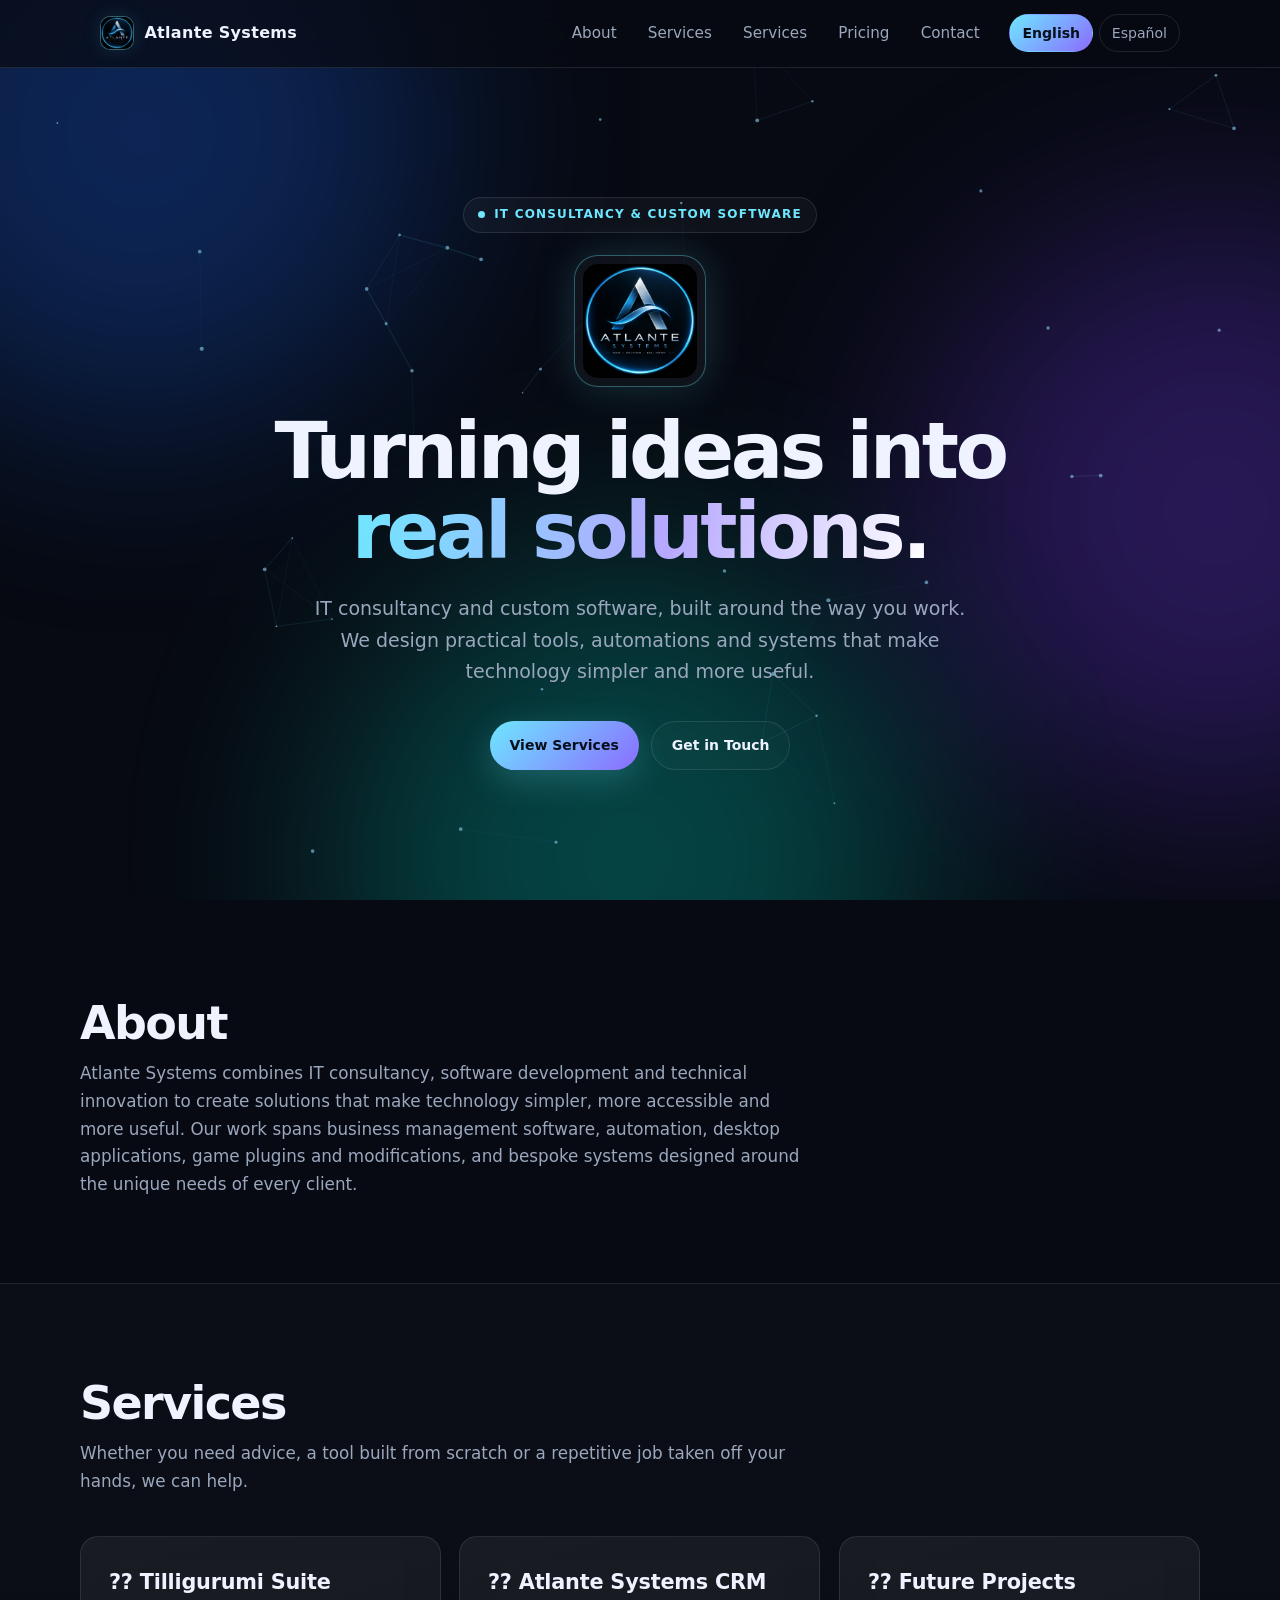
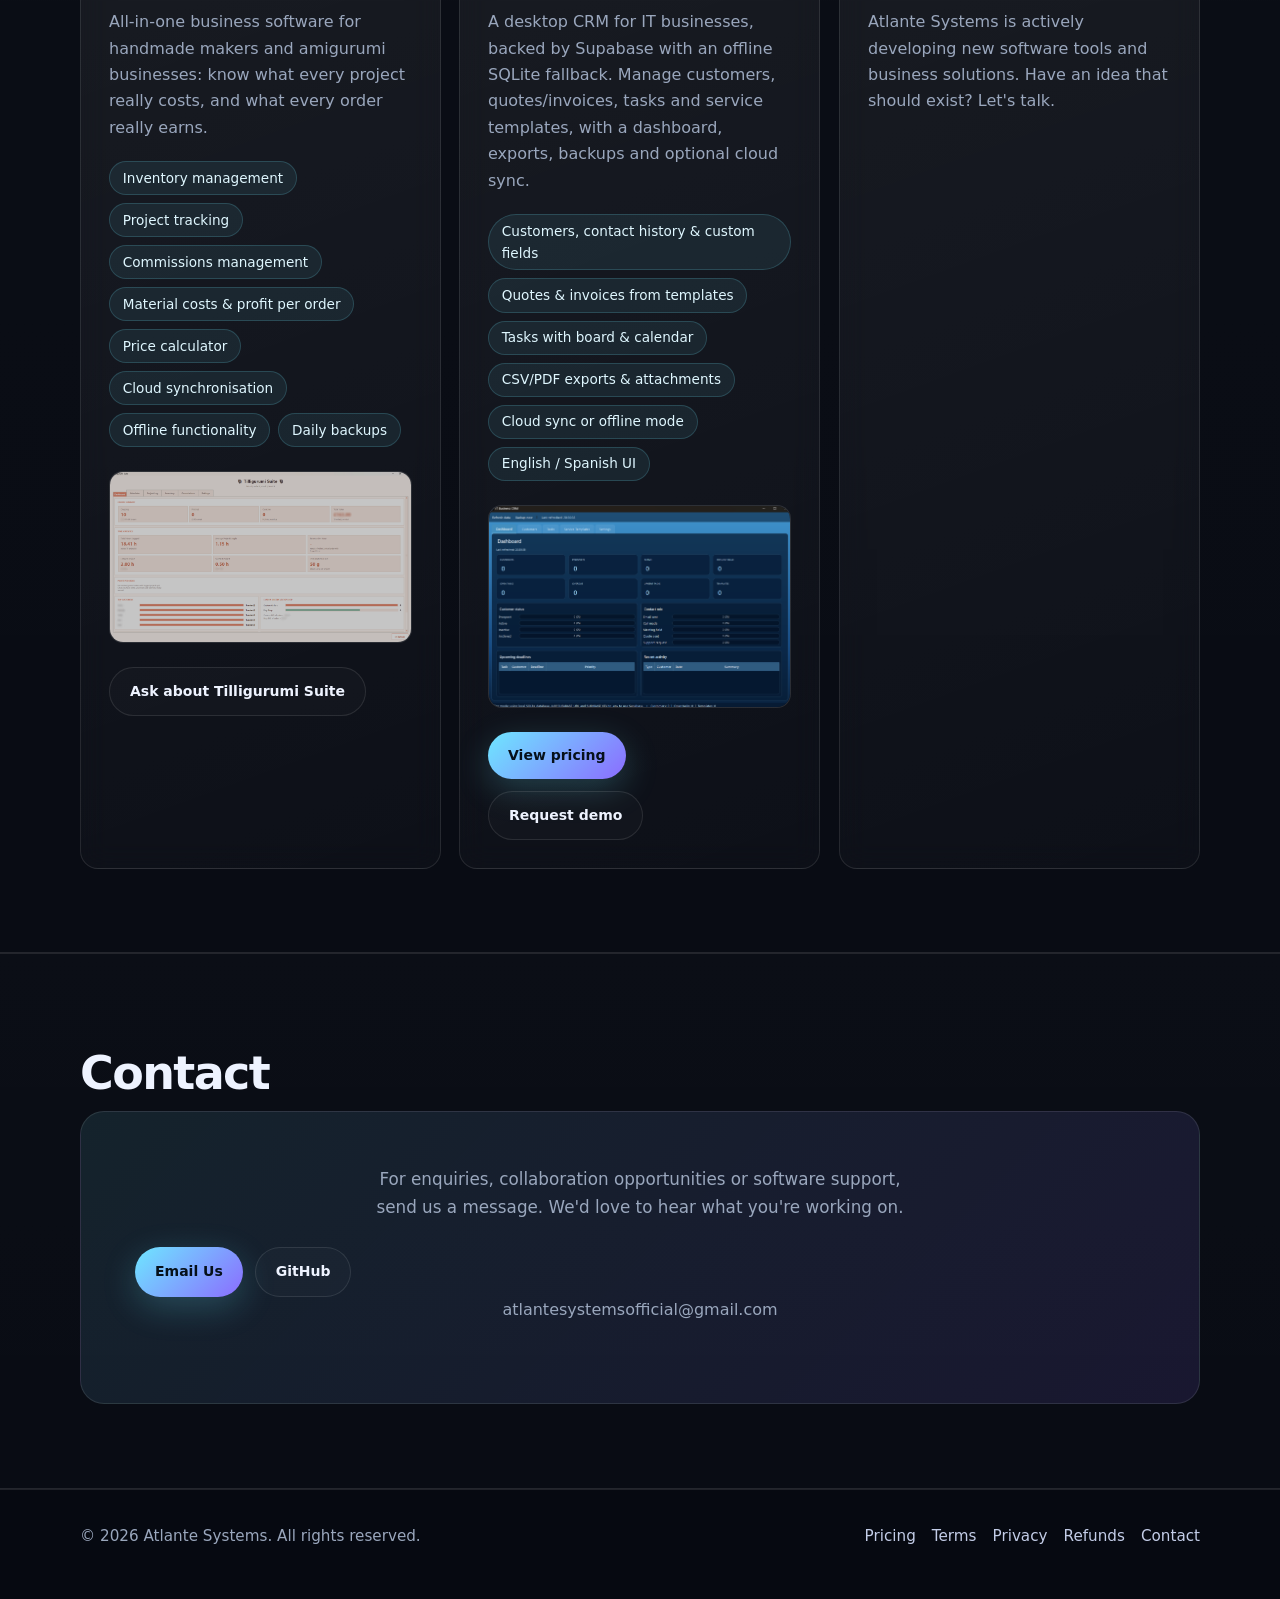
==== index.html @ a7b64d45 "Fix broken layout and restore homepage content - Make reveal animations JS-gated so content is visib" ====
<!DOCTYPE html>
<html lang="en">
<head>
<meta charset="UTF-8">
<meta name="viewport" content="width=device-width, initial-scale=1">

<title>Atlante Systems | IT Consultancy &amp; Custom Software</title>
<meta name="description" content="Atlante Systems is an IT consultancy and software studio. We build business software, automation, desktop apps, game plugins and bespoke systems around the way you work.">
<meta name="theme-color" content="#0b1020">
<meta name="color-scheme" content="dark">

<link rel="icon" href="favicon.svg" type="image/svg+xml">
<link rel="alternate" hreflang="en" href="index.html">
<link rel="alternate" hreflang="es" href="index-es.html">
<link rel="alternate" hreflang="x-default" href="index.html">

<!-- Link previews (WhatsApp, LinkedIn, Discord...).
     Once the site is online, change og:image to the full address, e.g. https://your-site.com/og-image.png -->
<meta property="og:type" content="website">
<meta property="og:site_name" content="Atlante Systems">
<meta property="og:title" content="Atlante Systems | IT Consultancy &amp; Custom Software">
<meta property="og:description" content="Business software, automation, desktop apps, game plugins and bespoke systems built around the way you work.">
<meta property="og:image" content="og-image.png">
<meta property="og:locale" content="en_GB">
<meta property="og:locale:alternate" content="es_ES">
<meta name="twitter:card" content="summary_large_image">

<script type="application/ld+json">
{
  "@context": "https://schema.org",
  "@type": "Organization",
  "name": "Atlante Systems",
  "description": "IT consultancy and software development: business management software, automation, desktop applications, game plugins and bespoke systems.",
  "sameAs": ["https://github.com/Atlante-Systems"]
}
</script>

<link rel="stylesheet" href="styles.css">
<link rel="stylesheet" href="projects-carousel.css">
</head>

<body>

<a class="skip-link" href="#main">Skip to content</a>
<div class="orbs" aria-hidden="true"><div class="orb one"></div><div class="orb two"></div><div class="orb three"></div></div>
<canvas id="network" aria-hidden="true"></canvas>

<header class="site-header">
  <nav class="nav" aria-label="Main menu">
    <a class="brand" href="#top">
      <img src="logo.png" alt="" width="34" height="34">
      <span>Atlante Systems</span>
    </a>

    <ul class="nav-links">
      <li><a href="#about">About</a></li>
      <li><a href="#services">Services</a></li>
      <li><a href="#services">Services</a></li>
      <li><a href="pricing.html">Pricing</a></li>
      <li><a href="#contact">Contact</a></li>
    </ul>

    <div class="lang-switch" role="group" aria-label="Language">
      <a href="index.html" hreflang="en" lang="en" aria-current="page">English</a>
      <a href="index-es.html" hreflang="es" lang="es">Español</a>
    </div>
  </nav>
</header>

<main id="main">

  <section class="hero hero-center reveal" id="top">
    <div class="eyebrow"><span class="pulse"></span> IT consultancy &amp; custom software</div>
    <img class="hero-logo" src="logo.png" alt="Atlante Systems logo" width="150" height="150" fetchpriority="high">
    <h1>Turning ideas into <span class="grad">real solutions.</span></h1>
    <p class="lead">IT consultancy and custom software, built around the way you work. We design practical tools, automations and systems that make technology simpler and more useful.</p>
    <div class="hero-buttons">
      <a href="#services" class="btn btn-primary">View Services</a>
      <a href="#contact" class="btn btn-secondary">Get in Touch</a>
    </div>
  </section>

  <section class="section reveal" id="about">
    <div class="container">
      <h2>About</h2>
      <p class="about-text">
        Atlante Systems combines IT consultancy, software development and technical innovation
        to create solutions that make technology simpler, more accessible and more useful.
        Our work spans business management software, automation, desktop applications,
        game plugins and modifications, and bespoke systems designed around the unique
        needs of every client.
      </p>
    </div>
  </section>

  <section class="section section--alt reveal" id="services">
    <div class="container">
      <h2>Services</h2>
      <p class="section-intro">
        Whether you need advice, a tool built from scratch or a repetitive job taken off your hands,
        we can help.
      </p>

      <div class="cards">
                        <article class="card tilt">
          <h3>?? Tilligurumi Suite</h3>
          <p>
            All-in-one business software for handmade makers and amigurumi businesses:
            know what every project really costs, and what every order really earns.
          </p>

          <ul class="chips">
            <li>Inventory management</li>
            <li>Project tracking</li>
            <li>Commissions management</li>
            <li>Material costs &amp; profit per order</li>
            <li>Price calculator</li>
            <li>Cloud synchronisation</li>
            <li>Offline functionality</li>
            <li>Daily backups</li>
          </ul>

          <figure class="shot">
            <img src="tilligurumi-dashboard.png" alt="Tilligurumi Suite dashboard showing orders, stock warnings and profit per order" width="1200" height="800" loading="lazy">
          </figure>

          <div class="card-actions">
            <a class="btn btn-secondary" href="https://mail.google.com/mail/?view=cm&fs=1&to=atlantesystemsofficial@gmail.com&su=Tilligurumi%20Suite%20Enquiry">Ask about Tilligurumi Suite</a>
          </div>
        </article>

<article class="card tilt">
          <h3>?? Atlante Systems CRM</h3>
          <p>
            A desktop CRM for IT businesses, backed by Supabase with an offline SQLite fallback.
            Manage customers, quotes/invoices, tasks and service templates, with a dashboard,
            exports, backups and optional cloud sync.
          </p>

          <ul class="chips">
            <li>Customers, contact history &amp; custom fields</li>
            <li>Quotes &amp; invoices from templates</li>
            <li>Tasks with board &amp; calendar</li>
            <li>CSV/PDF exports &amp; attachments</li>
            <li>Cloud sync or offline mode</li>
            <li>English / Spanish UI</li>
          </ul>

          <figure class="shot">
            <img src="atlante.png" alt="Atlante Systems CRM dashboard showing customers, recent activity and upcoming deadlines" width="1200" height="800" loading="lazy">
          </figure>

          <div class="card-actions">
            <a class="btn btn-primary" href="pricing.html">View pricing</a>
            <a class="btn btn-secondary" href="https://mail.google.com/mail/?view=cm&fs=1&to=atlantesystemsofficial@gmail.com&su=Atlante%20Systems%20CRM%20Demo%20Request">Request demo</a>
          </div>
        </article>

        <article class="card tilt">
          <h3>?? Future Projects</h3>
          <p>
            Atlante Systems is actively developing new software tools and business solutions.
            Have an idea that should exist? Let's talk.
          </p>
        </article>
      </div>
    </div>
  </section>

  <section class="section section--alt reveal" id="contact">
    <div class="container">
      <h2>Contact</h2>
      <div class="contact-card cta">
        <p class="about-text">
          For enquiries, collaboration opportunities or software support, send us a message.
          We'd love to hear what you're working on.
        </p>

        <div class="contact-actions">
          <a class="btn btn-primary" href="https://mail.google.com/mail/?view=cm&fs=1&to=atlantesystemsofficial@gmail.com">Email Us</a>
          <a class="btn btn-secondary" href="https://github.com/Atlante-Systems">GitHub</a>
        </div>

        <p class="contact-email">atlantesystemsofficial@gmail.com</p>
      </div>
    </div>
  </section>

</main>

<footer class="site-footer">
  <div class="container footer-grid">
    <p>© 2026 Atlante Systems. All rights reserved.</p>
    <nav aria-label="Legal" class="footer-links">
      <a href="pricing.html">Pricing</a>
      <a href="terms.html">Terms</a>
      <a href="privacy.html">Privacy</a>
      <a href="refund.html">Refunds</a>
      <a href="#contact">Contact</a>
    </nav>
  </div>
</footer>

<script src="site.js" defer></script>
</body>
</html>
---- styles.css ----
/* Atlante Systems - shared styles */
:root {
  --bg: #070a12;
  --bg-soft: #0d1322;
  --surface: rgba(255,255,255,.045);
  --surface-strong: rgba(255,255,255,.07);
  --line: rgba(255,255,255,.10);
  --line-strong: rgba(110,231,255,.38);
  --text: #eef3ff;
  --text-soft: #c3cde8;
  --muted: #9aa7bd;
  --cyan: #6ee7ff;
  --violet: #8b6cff;
  --accent: #6ee7ff;
  --accent-strong: #b7a8ff;
  --subtitle: #9fdcff;
  --bg-accent: #0b1020;
  --radius: 18px;
  --maxw: 1120px;
}

*,*::before,*::after{box-sizing:border-box}
html{scroll-behavior:smooth;scroll-padding-top:5.5rem;-webkit-text-size-adjust:100%}
body{margin:0;min-height:100vh;background:var(--bg);color:var(--text);font-family:Inter,"Segoe UI",system-ui,-apple-system,sans-serif;line-height:1.65;overflow-x:hidden}
img{display:block;max-width:100%;height:auto}
h1,h2,h3,h4,p,ul,figure{margin:0}
ul{padding:0;list-style:none}
a{color:var(--cyan);text-underline-offset:3px}
a:hover{color:#fff}
:focus-visible{outline:3px solid var(--cyan);outline-offset:3px;border-radius:6px}

.skip-link{position:absolute;top:-4rem;left:1rem;z-index:200;padding:.6rem 1rem;border-radius:8px;background:linear-gradient(135deg,var(--cyan),var(--violet));color:#06101a;font-weight:700;text-decoration:none}
.skip-link:focus{top:1rem;color:#06101a}

/* background */
#network{position:fixed;inset:0;z-index:0;width:100%;height:100%;pointer-events:none}
.orbs{position:fixed;inset:0;z-index:-1;overflow:hidden;pointer-events:none}
.orb{position:absolute;width:46vw;height:46vw;min-width:380px;min-height:380px;border-radius:50%;filter:blur(110px);opacity:.28;animation:drift 18s ease-in-out infinite alternate}
.orb.one{background:#1d6bff;top:-18%;left:-12%}
.orb.two{background:#7b3cff;top:24%;right:-18%;animation-delay:-6s}
.orb.three{background:#00d5c0;bottom:-28%;left:26%;animation-delay:-12s}
@keyframes drift{from{transform:translate3d(0,0,0) scale(1)}to{transform:translate3d(6%,8%,0) scale(1.18)}}

/* layout */
.wrap,.container{width:min(var(--maxw),92%);margin-inline:auto;position:relative;z-index:1}
main, .site-footer, .site-header {position:relative;z-index:1}

/* header/nav */
.site-header{position:sticky;top:0;z-index:100;background:rgba(7,10,18,.72);-webkit-backdrop-filter:blur(14px);backdrop-filter:blur(14px);border-bottom:1px solid var(--line)}
.nav{display:flex;flex-wrap:wrap;align-items:center;gap:.75rem 1rem;max-width:var(--maxw);margin:0 auto;padding:.8rem 1.25rem}
.brand{display:flex;align-items:center;gap:.65rem;color:var(--text);font-weight:700;letter-spacing:.02em;text-decoration:none}
.brand:hover{color:var(--text)}
.brand img{width:34px;height:34px;border:1px solid rgba(110,231,255,.35);border-radius:10px;background:rgba(255,255,255,.04);object-fit:cover;box-shadow:0 0 20px rgba(110,231,255,.12)}
.nav-links{display:flex;flex-wrap:wrap;gap:.25rem;margin-left:auto}
.nav-links a{display:block;padding:.5rem .85rem;border-radius:8px;color:var(--muted);font-size:.95rem;text-decoration:none}
.nav-links a:hover{background:rgba(255,255,255,.06);color:#fff}
.lang-switch{display:flex;gap:.35rem}
.lang-switch a{padding:.4rem .75rem;border:1px solid var(--line);border-radius:999px;color:var(--muted);font-size:.88rem;text-decoration:none;transition:all .2s}
.lang-switch a:hover{background:rgba(255,255,255,.08);color:#fff;border-color:rgba(110,231,255,.35)}
.lang-switch a[aria-current="page"]{background:linear-gradient(135deg,var(--cyan),var(--violet));border-color:transparent;color:#06101a;font-weight:700}
@media (max-width:760px){html{scroll-padding-top:7rem}.nav-links{order:3;width:100%;margin-left:0;justify-content:center}.lang-switch{margin-left:auto}}

/* hero */
.hero{padding:92px 0 96px;min-height:calc(100vh - 4rem);min-height:calc(100svh - 4rem);display:flex;flex-direction:column;justify-content:center;align-items:flex-start;max-width:900px;margin:0 auto;width:min(var(--maxw),92%)}
.hero-center{align-items:center;text-align:center}
.hero-logo{width:clamp(96px,18vw,132px);aspect-ratio:1;margin-bottom:1.5rem;border:1px solid rgba(110,231,255,.35);border-radius:24px;background:rgba(255,255,255,.04);box-shadow:0 0 40px rgba(110,231,255,.18);object-fit:cover;padding:8px}
.eyebrow,.kicker{display:inline-flex;align-items:center;gap:9px;padding:7px 14px;margin-bottom:22px;border:1px solid var(--line);border-radius:999px;background:rgba(255,255,255,.035);color:var(--cyan);font-size:12px;font-weight:600;letter-spacing:.10em;text-transform:uppercase}
.pulse{width:7px;height:7px;border-radius:50%;background:var(--cyan);box-shadow:0 0 0 0 rgba(110,231,255,.7);animation:pulse 2.2s infinite}
@keyframes pulse{70%{box-shadow:0 0 0 12px rgba(110,231,255,0)}100%{box-shadow:0 0 0 0 rgba(110,231,255,0)}}
h1{margin:0 0 22px;font-size:clamp(42px,6.4vw,78px);line-height:1.03;letter-spacing:-.045em;font-weight:750}
h1 .grad,.grad{background:linear-gradient(100deg,var(--cyan),#b7a8ff 55%,#fff);-webkit-background-clip:text;background-clip:text;color:transparent}
.subtitle{margin-bottom:1rem;color:var(--subtitle);font-size:clamp(1.05rem,3.2vw,1.35rem)}
.lede,.lead{max-width:680px;color:var(--muted);font-size:clamp(16px,2vw,19px);margin:0 0 34px}
.hero-center .lede,.hero-center .lead{margin-left:auto;margin-right:auto}
.hero-actions,.hero-buttons,.contact-actions,.card-actions{display:flex;flex-wrap:wrap;gap:12px}
.hero-center .hero-actions,.hero-center .hero-buttons{justify-content:center}
.stats{display:flex;flex-wrap:wrap;gap:42px;margin-top:58px}
.hero-center .stats{justify-content:center}
.stat .num{font-size:30px;font-weight:750;letter-spacing:-.03em}
.stat .label{color:var(--muted);font-size:13px}

/* buttons */
.btn{display:inline-flex;align-items:center;justify-content:center;min-height:46px;padding:12px 20px;border-radius:999px;border:1px solid var(--line);background:var(--surface);color:var(--text);font-size:14px;font-weight:600;text-decoration:none;cursor:pointer;transition:transform .25s ease,border-color .25s ease,background .25s ease,box-shadow .25s ease,color .25s ease}
.btn:hover{transform:translateY(-2px);border-color:rgba(110,231,255,.55);box-shadow:0 10px 30px rgba(0,0,0,.35);color:#fff}
.btn-primary,.btn.primary{border:0;background:linear-gradient(135deg,var(--cyan),var(--violet));color:#06101a;box-shadow:0 10px 34px rgba(110,231,255,.22)}
.btn-primary:hover,.btn.primary:hover{color:#06101a;border-color:transparent;filter:saturate(1.05)}
.btn-secondary,.btn.secondary{background:rgba(255,255,255,.02);color:var(--text)}

/* sections */
.section,.block{padding:84px 0}
.section--alt{background:linear-gradient(180deg,rgba(255,255,255,.02),rgba(255,255,255,.01));border-block:1px solid var(--line)}
.section-head{max-width:680px;margin-bottom:40px}
.section-head.center{text-align:center;margin-left:auto;margin-right:auto}
h2{margin:10px 0 12px;font-size:clamp(30px,4vw,46px);letter-spacing:-.035em;line-height:1.1}
.section-head p,.section-intro,.about-text{color:var(--muted);margin:0;max-width:46rem;font-size:1.05rem}
.section-intro{margin-bottom:2.5rem}
.about-grid{display:grid;grid-template-columns:1.2fr .8fr;gap:28px;align-items:start}
.about-panel{padding:28px;border:1px solid var(--line);border-radius:var(--radius);background:linear-gradient(160deg,rgba(255,255,255,.06),rgba(255,255,255,.018))}
.about-panel ul{display:grid;gap:12px;color:var(--muted)}
.about-panel li{padding-left:18px;position:relative}
.about-panel li::before{content:"";position:absolute;left:0;top:.7em;width:8px;height:8px;border-radius:50%;background:linear-gradient(135deg,var(--cyan),var(--violet))}
@media (max-width:860px){.about-grid{grid-template-columns:1fr}}

/* cards */
.cards,.grid,.projects,.pricing-grid{display:grid;grid-template-columns:repeat(auto-fit,minmax(250px,1fr));gap:18px}
.projects{grid-template-columns:repeat(auto-fit,minmax(320px,1fr))}
.card,.pricing-card{position:relative;padding:28px;border:1px solid var(--line);border-radius:var(--radius);background:linear-gradient(160deg,rgba(255,255,255,.06),rgba(255,255,255,.018));backdrop-filter:blur(14px);overflow:hidden;transition:transform .18s ease,border-color .25s ease,box-shadow .25s ease}
.card::before,.pricing-card::before{content:"";position:absolute;inset:0;background:radial-gradient(320px circle at var(--mx,50%) var(--my,50%),rgba(110,231,255,.16),transparent 60%);opacity:0;transition:opacity .3s ease;pointer-events:none}
.card:hover,.card:focus-within,.pricing-card:hover,.pricing-card:focus-within{border-color:rgba(110,231,255,.38);box-shadow:0 24px 60px rgba(0,0,0,.42)}
.card:hover::before,.pricing-card:hover::before{opacity:1}
.tilt{transform:perspective(900px) rotateX(var(--rx,0deg)) rotateY(var(--ry,0deg))}
.icon,.card-icon{width:44px;height:44px;display:grid;place-items:center;border-radius:12px;margin-bottom:18px;background:rgba(110,231,255,.10);border:1px solid rgba(110,231,255,.22);color:var(--cyan);font-size:20px;line-height:1}
.card h3,.pricing-card h3{margin:0 0 10px;font-size:1.3rem;letter-spacing:-.01em;color:var(--text)}
.card p,.pricing-card p,.prose p,.prose li{color:var(--muted)}
.card-actions{margin-top:1.5rem}
.chips{display:flex;flex-wrap:wrap;gap:.5rem;margin-top:1.25rem}
.chips li{padding:.3rem .8rem;background:rgba(110,231,255,.08);border:1px solid rgba(110,231,255,.18);border-radius:999px;color:#dff7ff;font-size:.85rem}
.shot{margin-top:1.5rem;overflow:hidden;border:1px solid var(--line);border-radius:14px;background:rgba(255,255,255,.02)}
.shot img{width:100%;height:auto}

/* timeline / process */
.timeline{display:grid;grid-template-columns:repeat(auto-fit,minmax(210px,1fr));gap:20px;counter-reset:step}
.step{position:relative;padding-top:30px;border-top:1px solid var(--line)}
.step::before{counter-increment:step;content:"0" counter(step);position:absolute;top:-14px;left:0;background:var(--bg);padding-right:12px;color:var(--cyan);font-size:13px;font-weight:700;letter-spacing:.08em}
.step h4{margin:0 0 6px;font-size:16px}
.step p{margin:0;color:var(--muted);font-size:14px}

/* contact / CTA */
.cta,.contact-card{position:relative;padding:40px;border-radius:24px;border:1px solid var(--line);background:linear-gradient(135deg,rgba(110,231,255,.10),rgba(139,108,255,.12));overflow:hidden}
.cta{text-align:center;padding:54px}
.cta p{color:var(--muted);margin:0 auto 26px;max-width:560px}
.contact-email{margin-top:1rem;color:var(--muted)}
.contact-actions{margin-top:1.5rem}

/* footer */
.site-footer{padding:34px 0 50px;color:var(--muted);font-size:.95rem;border-top:1px solid var(--line);background:rgba(7,10,18,.35)}
.site-footer a{color:var(--text-soft);text-decoration:none}
.site-footer a:hover{color:#fff}
.footer-grid{display:flex;flex-wrap:wrap;gap:.75rem 1.5rem;align-items:center;justify-content:space-between;width:min(var(--maxw),92%);margin:0 auto}
.footer-links{display:flex;flex-wrap:wrap;gap:.5rem 1rem}

/* simple pages / pricing / legal */
.page-hero{padding:84px 0 2rem;min-height:auto}
.narrow{max-width:860px}
.prose h2{font-size:1.35rem;margin:1.75rem 0 .5rem}
.prose p,.prose li{color:var(--muted)}
.prose ul{list-style:disc;padding-left:1.25rem;margin:.5rem 0 1rem}
.prose a{color:var(--cyan)}
.pricing-card .price{margin:.5rem 0 .25rem}
.price-amount{font-size:2.2rem;font-weight:800;color:var(--text)}
.price-period{color:var(--muted);font-size:1rem}
.muted{color:var(--muted)}
.small{font-size:.9rem;margin-top:.75rem}
.check-list{list-style:none;padding:0;margin:1.25rem 0;display:grid;gap:.55rem}
.check-list li{position:relative;padding-left:1.5rem;color:var(--muted)}
.check-list li::before{content:"?";position:absolute;left:0;color:var(--cyan);font-weight:700}
.prose a.btn-primary,.prose a.btn-primary:visited{color:#06101a}
.prose a.btn-primary:hover,.prose a.btn-primary:focus-visible{color:#06101a}
.prose a.btn-secondary,.prose a.btn-secondary:visited{color:var(--text)}
.prose a.btn-secondary:hover,.prose a.btn-secondary:focus-visible{color:#fff}

/* reveal - hidden only when JS is active */
.js .reveal{opacity:0;transform:translateY(26px);transition:opacity .8s ease,transform .8s cubic-bezier(.2,.8,.2,1)}
.js .reveal.visible{opacity:1;transform:none}

@media (prefers-reduced-motion: reduce){
  html{scroll-behavior:auto}
  *,*::before,*::after{animation:none !important;transition:none !important}
  .reveal{opacity:1;transform:none}
  .orb{display:none}
}
@media (max-width:720px){
  .hero{padding-top:64px;min-height:auto}
  .stats{gap:26px}
  .cta,.contact-card{padding:34px 22px}
}
---- projects-carousel.css ----
/* Projects carousel.
   Load this AFTER styles.css (add a <link> below the existing stylesheet).

   Scoped to .projects so the Services cards are unaffected. */

.projects {
  display: flex;
  align-items: stretch;
  gap: 20px;
  overflow-x: auto;
  overflow-y: hidden;
  scroll-snap-type: x mandatory;
  scroll-padding-inline: 4px;
  overscroll-behavior-inline: contain;
  padding: 4px 4px 16px;
  scrollbar-width: thin;
  scrollbar-color: rgba(120, 180, 230, 0.55) rgba(255, 255, 255, 0.04);
}

.projects > .card {
  flex: 0 0 380px;
  max-width: 380px;
  display: flex;
  flex-direction: column;
  scroll-snap-align: start;
  scroll-snap-stop: always;
}

@media (max-width: 600px) {
  .projects > .card {
    flex-basis: min(380px, 86vw);
    max-width: min(380px, 86vw);
  }
}

/* Fixed-size screenshots inside the project cards. */
.projects .shot {
  margin: 16px 0 0;
}

.projects .shot img {
  display: block;
  width: 100%;
  height: 220px;
  object-fit: cover;
  object-position: top center;
  border-radius: 8px;
}

/* Keep action buttons aligned at the bottom of each card. */
.projects .card-actions {
  margin-top: auto;
  padding-top: 16px;
}

/* Subtle horizontal scrollbar. */
.projects::-webkit-scrollbar {
  height: 10px;
}

.projects::-webkit-scrollbar-track {
  background: rgba(255, 255, 255, 0.04);
  border-radius: 8px;
}

.projects::-webkit-scrollbar-thumb {
  background: rgba(120, 180, 230, 0.55);
  border-radius: 8px;
}

.projects::-webkit-scrollbar-thumb:hover {
  background: rgba(120, 180, 230, 0.8);
}
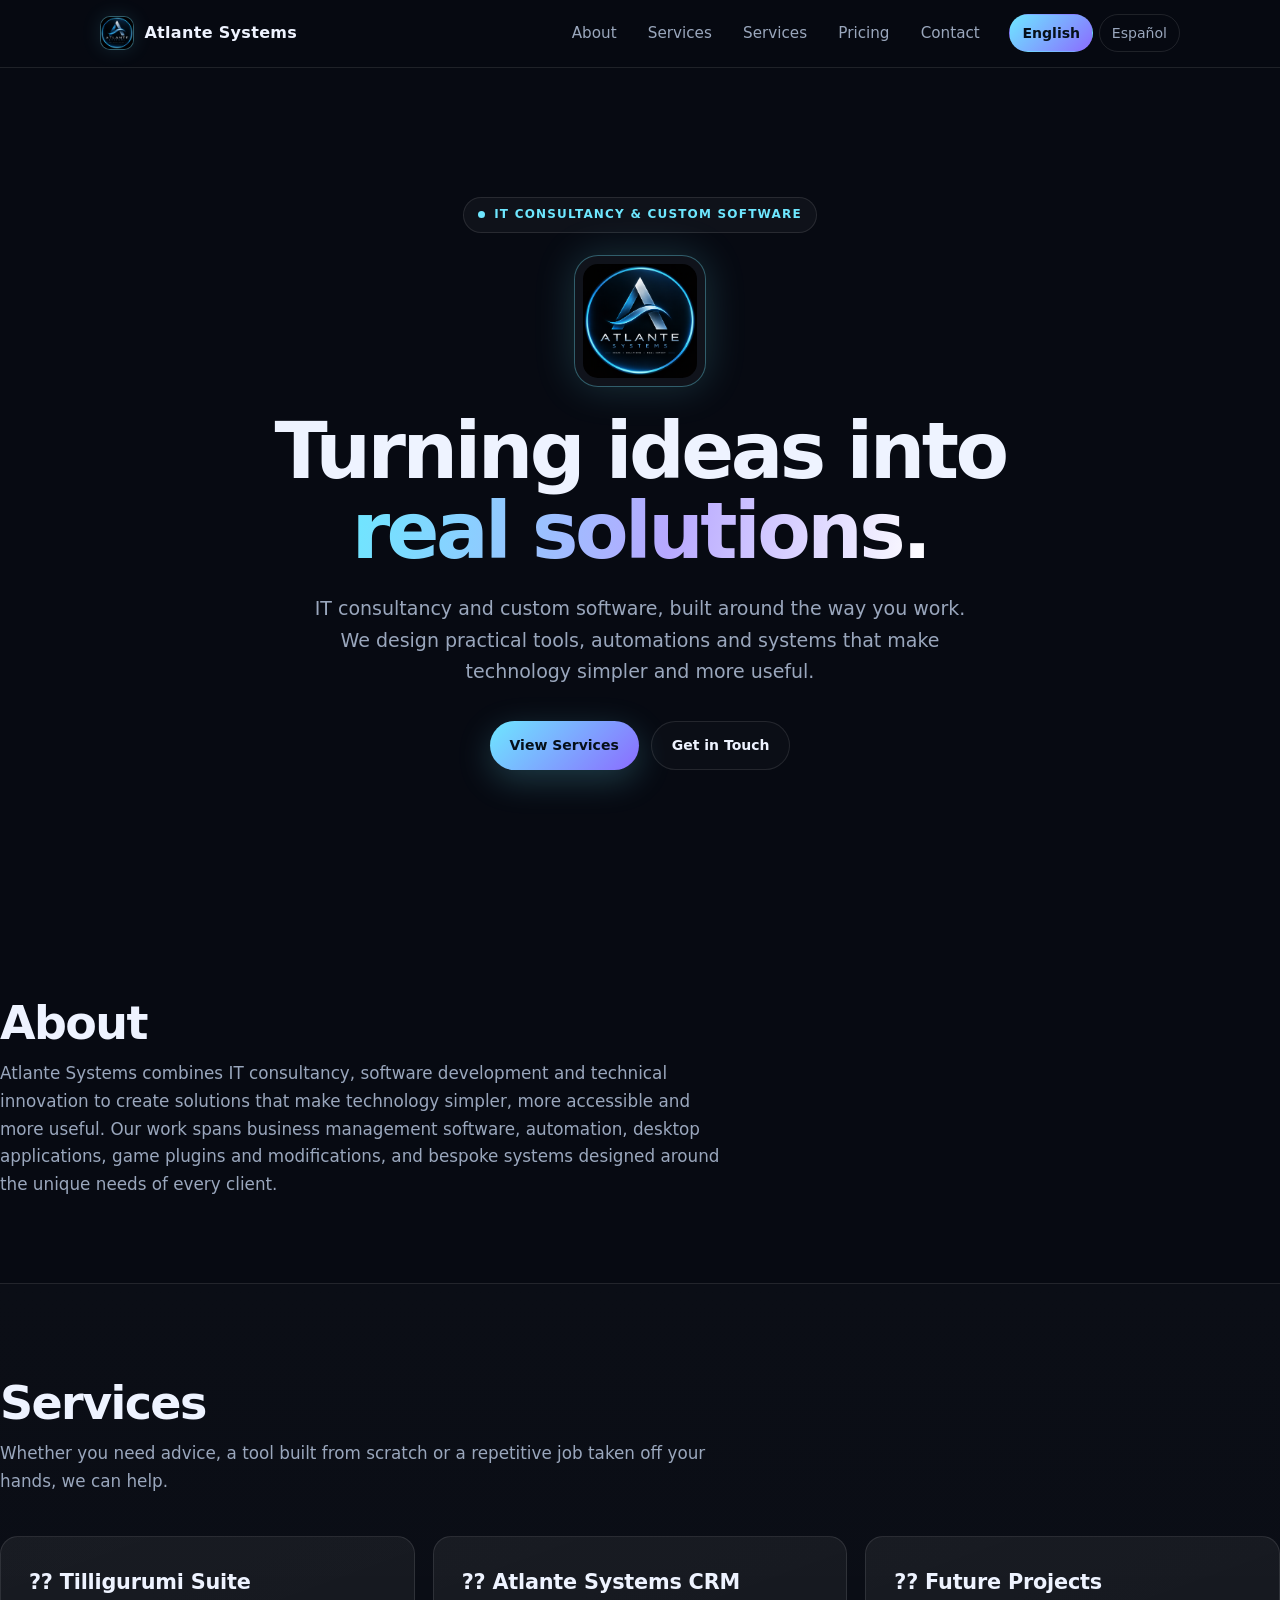
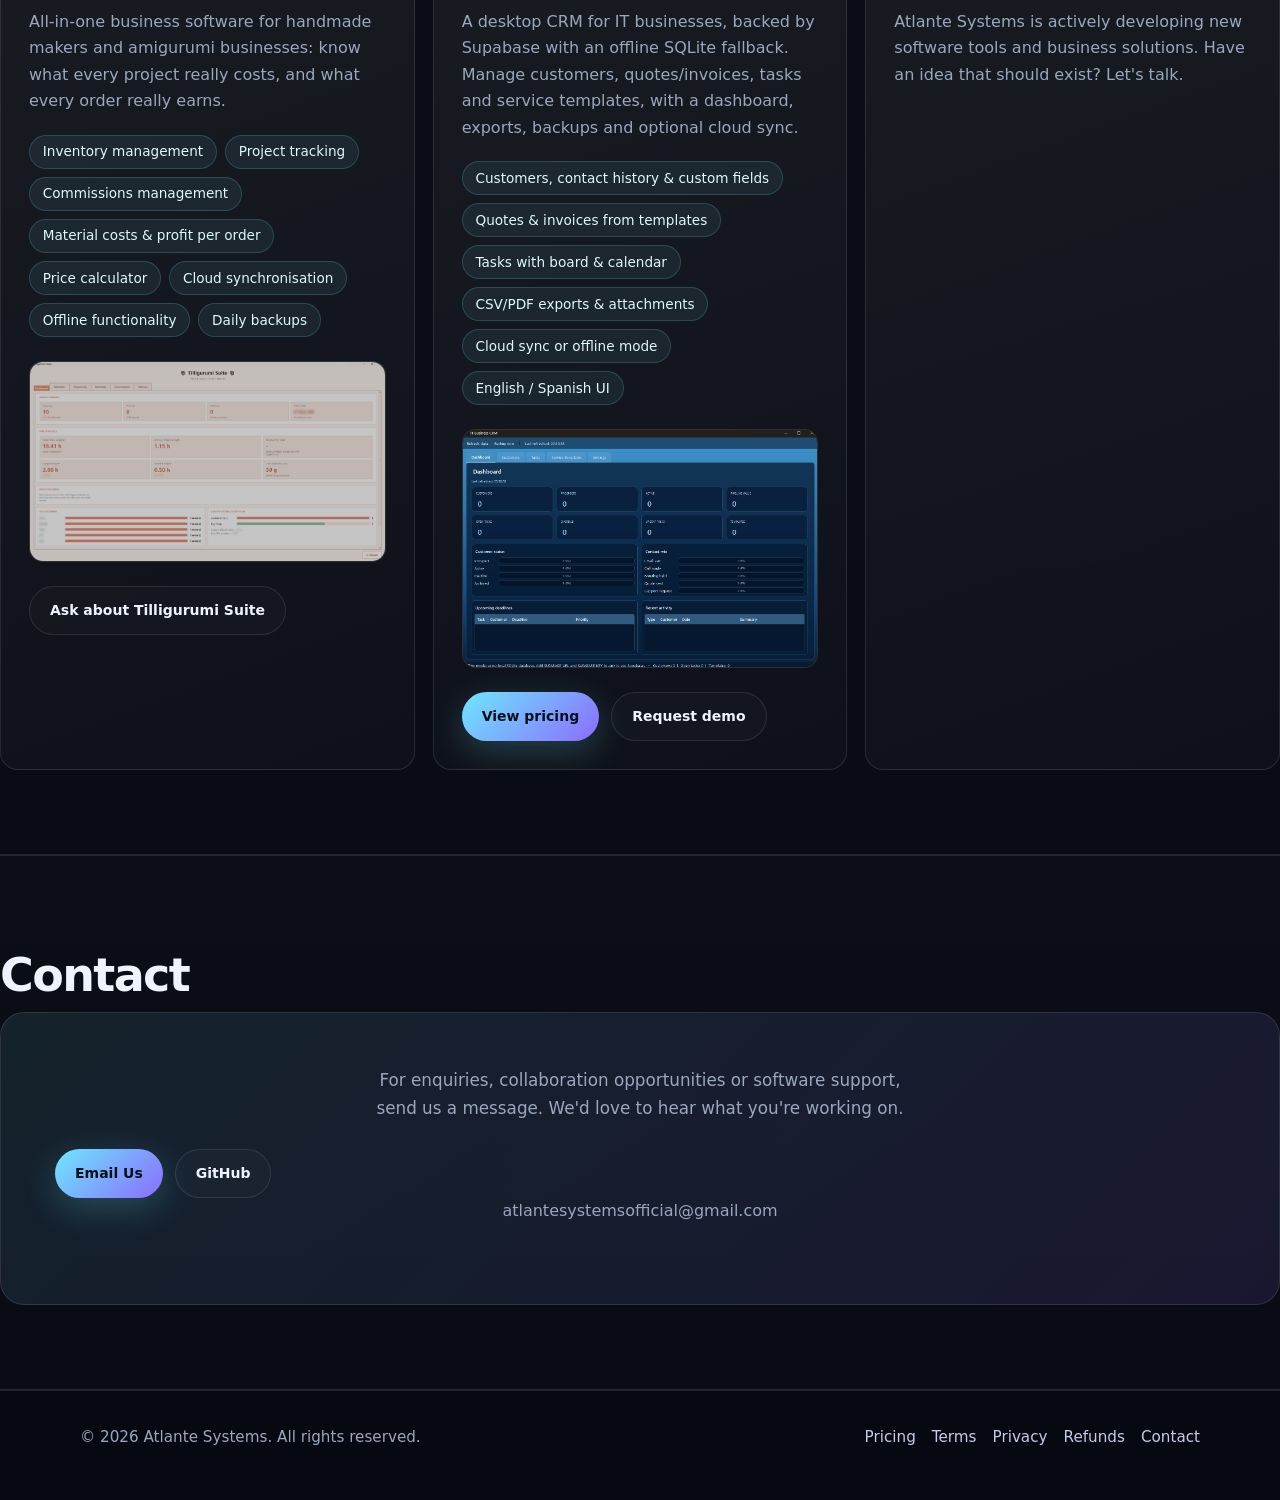
==== commit 4d978e3c: "Add async image decoding hints" ====
--- a/index.html
+++ b/index.html
@@ -48,7 +48,7 @@
 <header class="site-header">
   <nav class="nav" aria-label="Main menu">
     <a class="brand" href="#top">
-      <img src="logo.png" alt="" width="34" height="34">
+      <img src="logo.png" alt="" width="34" height="34" decoding="async">
       <span>Atlante Systems</span>
     </a>
 
@@ -71,7 +71,7 @@
 
   <section class="hero hero-center reveal" id="top">
     <div class="eyebrow"><span class="pulse"></span> IT consultancy &amp; custom software</div>
-    <img class="hero-logo" src="logo.png" alt="Atlante Systems logo" width="150" height="150" fetchpriority="high">
+    <img class="hero-logo" src="logo.png" alt="Atlante Systems logo" width="150" height="150" fetchpriority="high" decoding="async">
     <h1>Turning ideas into <span class="grad">real solutions.</span></h1>
     <p class="lead">IT consultancy and custom software, built around the way you work. We design practical tools, automations and systems that make technology simpler and more useful.</p>
     <div class="hero-buttons">
@@ -121,7 +121,7 @@
           </ul>
 
           <figure class="shot">
-            <img src="tilligurumi-dashboard.png" alt="Tilligurumi Suite dashboard showing orders, stock warnings and profit per order" width="1200" height="800" loading="lazy">
+            <img decoding="async" src="tilligurumi-dashboard.png" alt="Tilligurumi Suite dashboard showing orders, stock warnings and profit per order" width="1200" height="800" loading="lazy">
           </figure>
 
           <div class="card-actions">
@@ -147,7 +147,7 @@
           </ul>
 
           <figure class="shot">
-            <img src="atlante.png" alt="Atlante Systems CRM dashboard showing customers, recent activity and upcoming deadlines" width="1200" height="800" loading="lazy">
+            <img decoding="async" src="atlante.png" alt="Atlante Systems CRM dashboard showing customers, recent activity and upcoming deadlines" width="1200" height="800" loading="lazy">
           </figure>
 
           <div class="card-actions">
--- a/styles.css
+++ b/styles.css
@@ -33,20 +33,15 @@
 .skip-link:focus{top:1rem;color:#06101a}
 
 /* background */
-#network{position:fixed;inset:0;z-index:0;width:100%;height:100%;pointer-events:none}
-.orbs{position:fixed;inset:0;z-index:-1;overflow:hidden;pointer-events:none}
-.orb{position:absolute;width:46vw;height:46vw;min-width:380px;min-height:380px;border-radius:50%;filter:blur(110px);opacity:.28;animation:drift 18s ease-in-out infinite alternate}
-.orb.one{background:#1d6bff;top:-18%;left:-12%}
-.orb.two{background:#7b3cff;top:24%;right:-18%;animation-delay:-6s}
-.orb.three{background:#00d5c0;bottom:-28%;left:26%;animation-delay:-12s}
-@keyframes drift{from{transform:translate3d(0,0,0) scale(1)}to{transform:translate3d(6%,8%,0) scale(1.18)}}
+#network,.orbs,.orbs{position:fixed;inset:0;z-index:-1;overflow:hidden;pointer-events:none}
+to{transform:translate3d(6%,8%,0) scale(1.18)}}
 
 /* layout */
 .wrap,.container{width:min(var(--maxw),92%);margin-inline:auto;position:relative;z-index:1}
 main, .site-footer, .site-header {position:relative;z-index:1}
 
 /* header/nav */
-.site-header{position:sticky;top:0;z-index:100;background:rgba(7,10,18,.72);-webkit-backdrop-filter:blur(14px);backdrop-filter:blur(14px);border-bottom:1px solid var(--line)}
+.site-header{position:sticky;top:0;z-index:100;background:rgba(7,10,18,.94);border-bottom:1px solid var(--line)}
 .nav{display:flex;flex-wrap:wrap;align-items:center;gap:.75rem 1rem;max-width:var(--maxw);margin:0 auto;padding:.8rem 1.25rem}
 .brand{display:flex;align-items:center;gap:.65rem;color:var(--text);font-weight:700;letter-spacing:.02em;text-decoration:none}
 .brand:hover{color:var(--text)}
@@ -80,8 +75,8 @@
 .stat .label{color:var(--muted);font-size:13px}
 
 /* buttons */
-.btn{display:inline-flex;align-items:center;justify-content:center;min-height:46px;padding:12px 20px;border-radius:999px;border:1px solid var(--line);background:var(--surface);color:var(--text);font-size:14px;font-weight:600;text-decoration:none;cursor:pointer;transition:transform .25s ease,border-color .25s ease,background .25s ease,box-shadow .25s ease,color .25s ease}
-.btn:hover{transform:translateY(-2px);border-color:rgba(110,231,255,.55);box-shadow:0 10px 30px rgba(0,0,0,.35);color:#fff}
+.btn{display:inline-flex;align-items:center;justify-content:center;min-height:46px;padding:12px 20px;border-radius:999px;border:1px solid var(--line);background:var(--surface);color:var(--text);font-size:14px;font-weight:600;text-decoration:none;cursor:pointer;transition:border-color .2s ease,background .2s ease,color .2s ease}
+.btn:hover{border-color:rgba(110,231,255,.55);box-shadow:0 10px 30px rgba(0,0,0,.35);color:#fff}
 .btn-primary,.btn.primary{border:0;background:linear-gradient(135deg,var(--cyan),var(--violet));color:#06101a;box-shadow:0 10px 34px rgba(110,231,255,.22)}
 .btn-primary:hover,.btn.primary:hover{color:#06101a;border-color:transparent;filter:saturate(1.05)}
 .btn-secondary,.btn.secondary{background:rgba(255,255,255,.02);color:var(--text)}
@@ -104,11 +99,10 @@
 /* cards */
 .cards,.grid,.projects,.pricing-grid{display:grid;grid-template-columns:repeat(auto-fit,minmax(250px,1fr));gap:18px}
 .projects{grid-template-columns:repeat(auto-fit,minmax(320px,1fr))}
-.card,.pricing-card{position:relative;padding:28px;border:1px solid var(--line);border-radius:var(--radius);background:linear-gradient(160deg,rgba(255,255,255,.06),rgba(255,255,255,.018));backdrop-filter:blur(14px);overflow:hidden;transition:transform .18s ease,border-color .25s ease,box-shadow .25s ease}
+.card,.pricing-card{position:relative;padding:28px;border:1px solid var(--line);border-radius:var(--radius);background:linear-gradient(160deg,rgba(255,255,255,.06),rgba(255,255,255,.025));overflow:hidden;transition:border-color .2s ease}
 .card::before,.pricing-card::before{content:"";position:absolute;inset:0;background:radial-gradient(320px circle at var(--mx,50%) var(--my,50%),rgba(110,231,255,.16),transparent 60%);opacity:0;transition:opacity .3s ease;pointer-events:none}
-.card:hover,.card:focus-within,.pricing-card:hover,.pricing-card:focus-within{border-color:rgba(110,231,255,.38);box-shadow:0 24px 60px rgba(0,0,0,.42)}
+.card:hover,.card:focus-within,.pricing-card:hover,.pricing-card:focus-within{border-color:rgba(110,231,255,.38)}
 .card:hover::before,.pricing-card:hover::before{opacity:1}
-.tilt{transform:perspective(900px) rotateX(var(--rx,0deg)) rotateY(var(--ry,0deg))}
 .icon,.card-icon{width:44px;height:44px;display:grid;place-items:center;border-radius:12px;margin-bottom:18px;background:rgba(110,231,255,.10);border:1px solid rgba(110,231,255,.22);color:var(--cyan);font-size:20px;line-height:1}
 .card h3,.pricing-card h3{margin:0 0 10px;font-size:1.3rem;letter-spacing:-.01em;color:var(--text)}
 .card p,.pricing-card p,.prose p,.prose li{color:var(--muted)}
@@ -159,16 +153,15 @@
 .prose a.btn-secondary,.prose a.btn-secondary:visited{color:var(--text)}
 .prose a.btn-secondary:hover,.prose a.btn-secondary:focus-visible{color:#fff}
 
-/* reveal - hidden only when JS is active */
-.js .reveal{opacity:0;transform:translateY(26px);transition:opacity .8s ease,transform .8s cubic-bezier(.2,.8,.2,1)}
-.js .reveal.visible{opacity:1;transform:none}
+/* reveal disabled for performance */
+.reveal,.js .reveal,.js .reveal.visible{opacity:1;transform:none}
 
 @media (prefers-reduced-motion: reduce){
   html{scroll-behavior:auto}
   *,*::before,*::after{animation:none !important;transition:none !important}
   .reveal{opacity:1;transform:none}
-  .orb{display:none}
-}
+  }
+@media (hover: none), (pointer: coarse){#network{display:none}}
 @media (max-width:720px){
   .hero{padding-top:64px;min-height:auto}
   .stats{gap:26px}
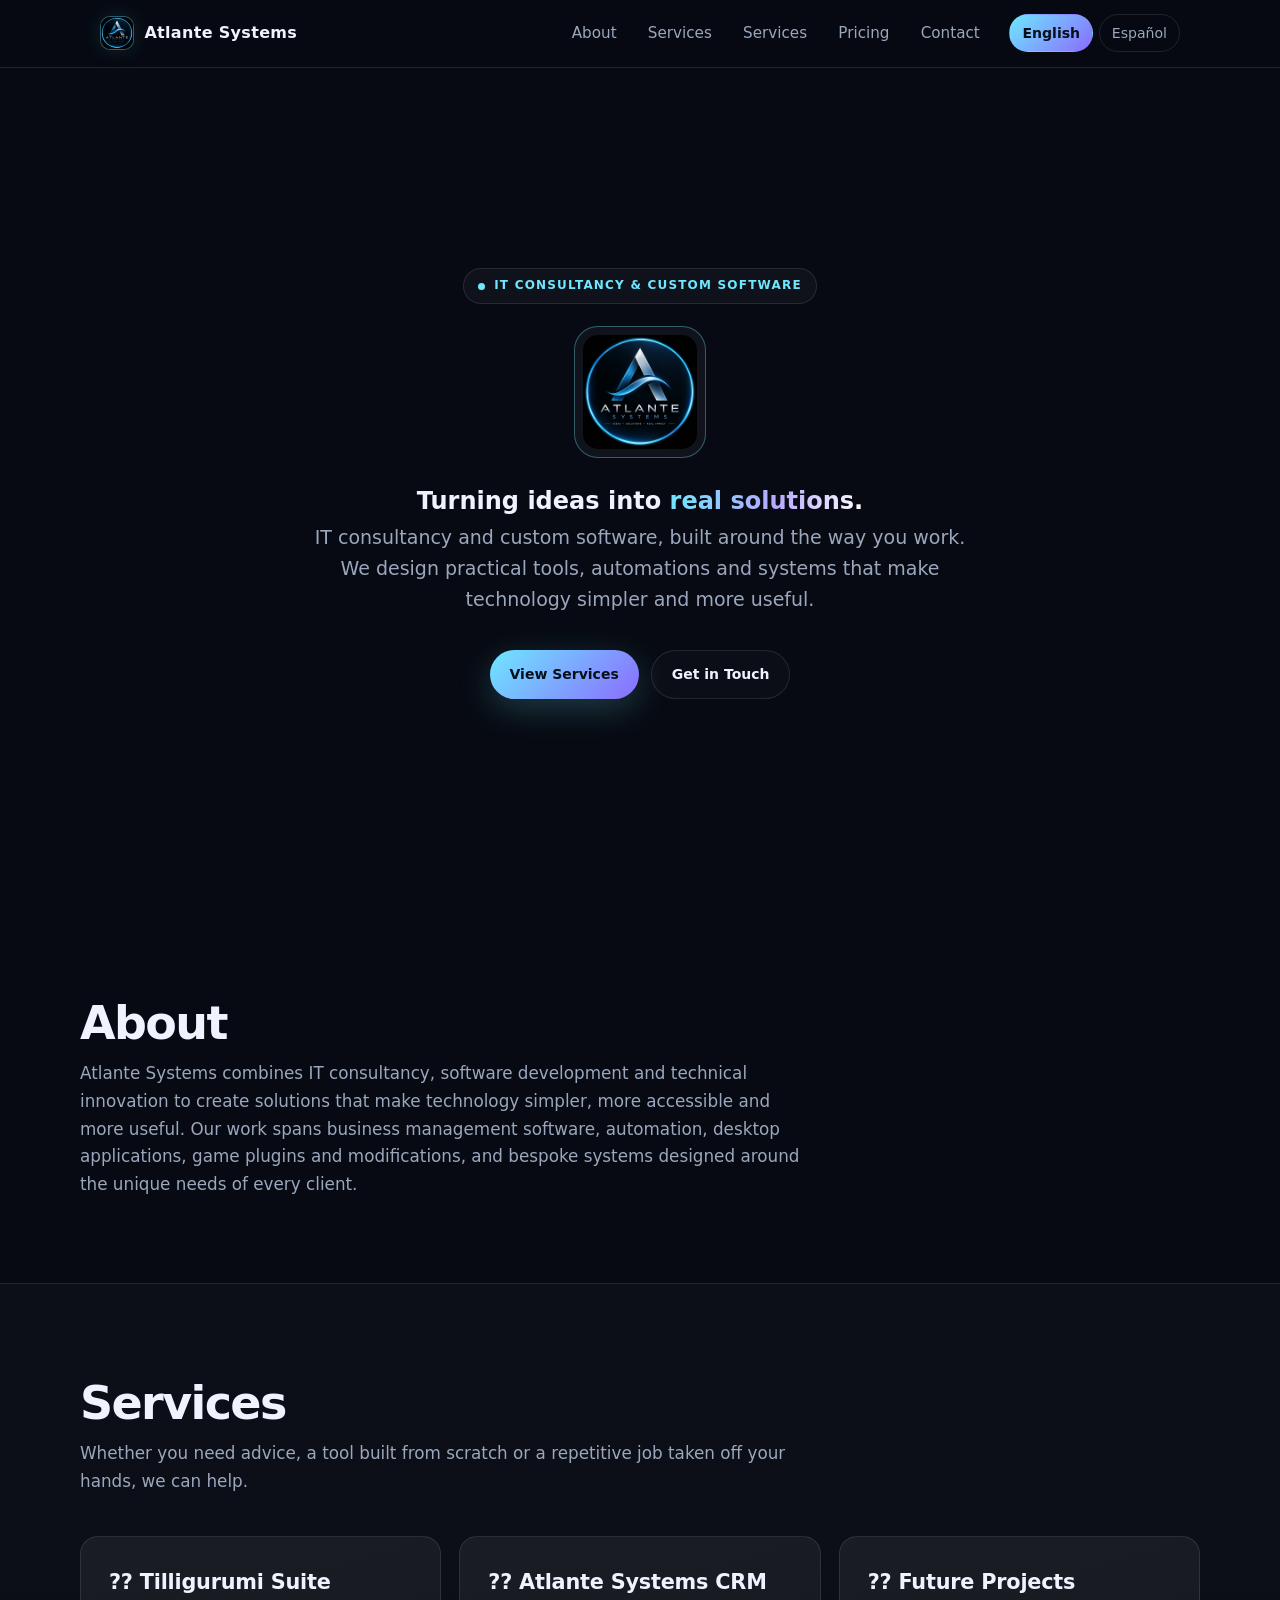
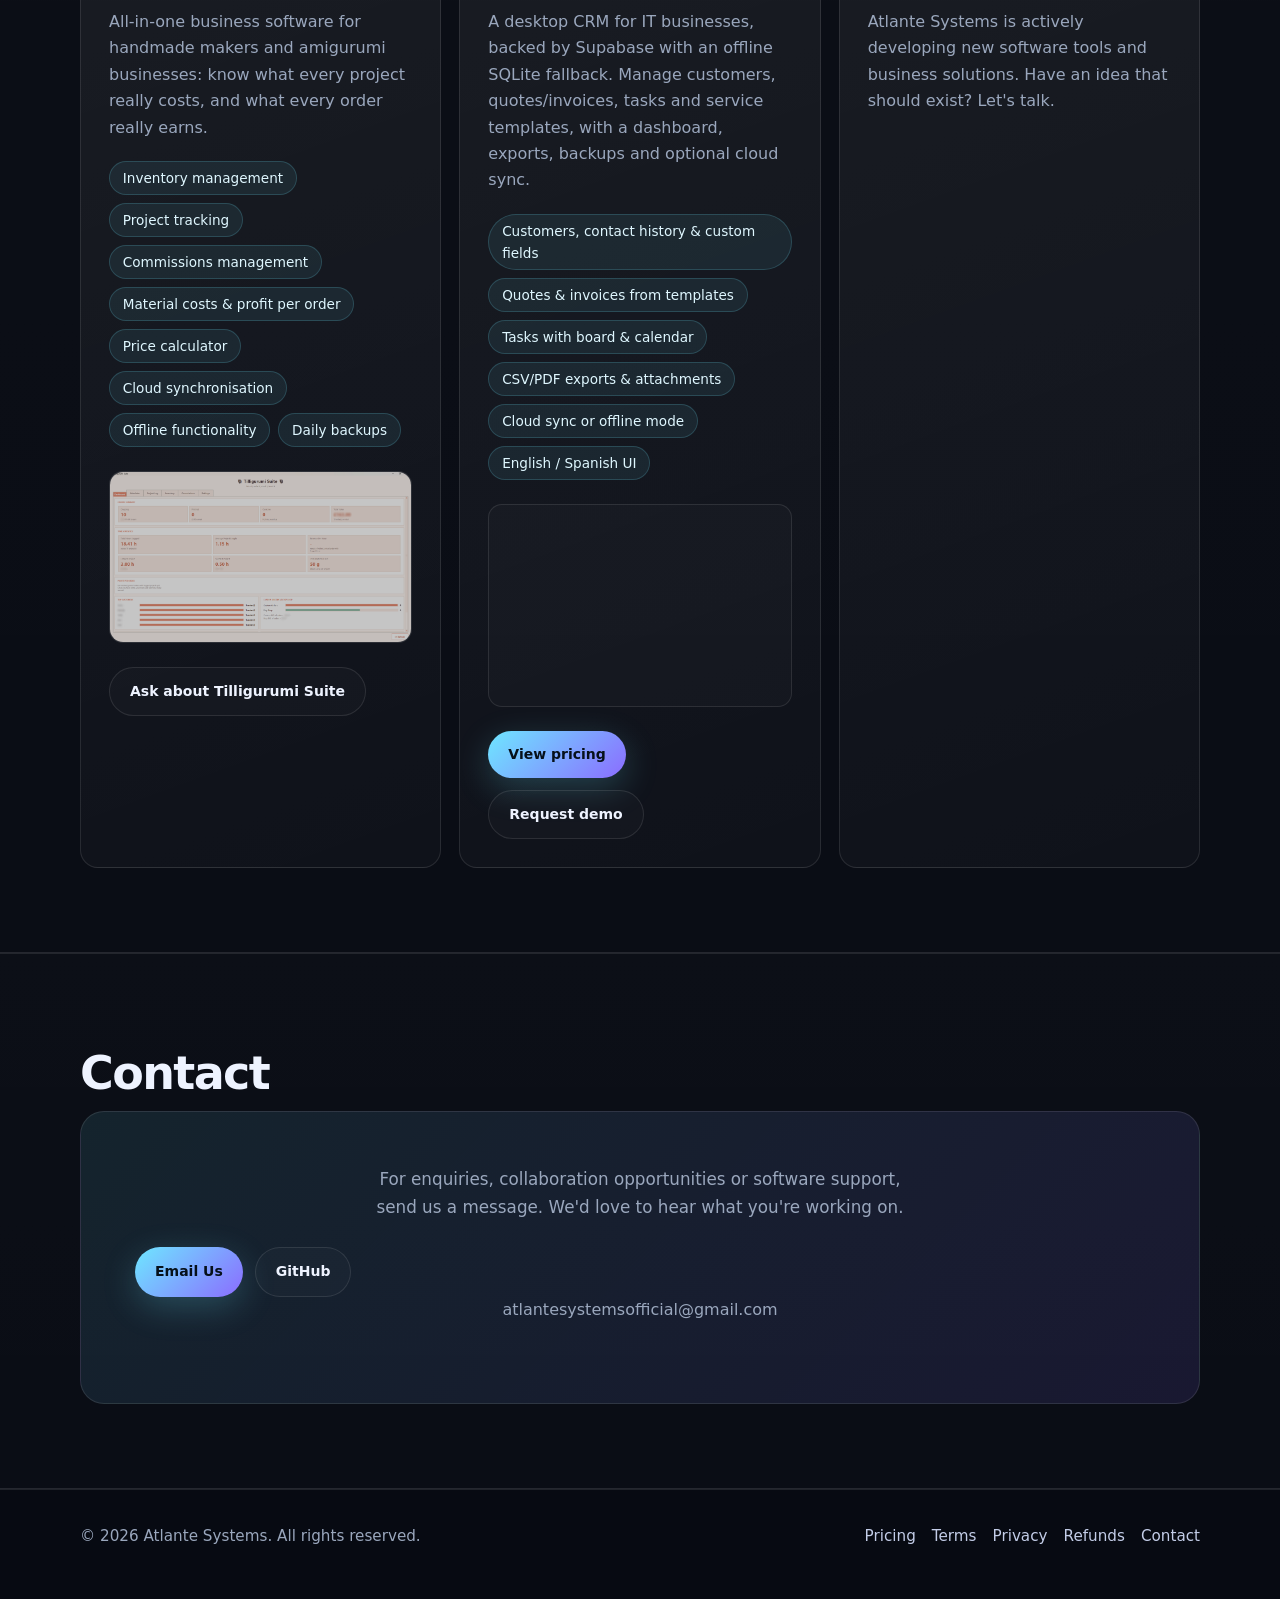
==== commit e04cc657: "Strip remaining heavy effects and optimize logo - Remove orbs/canvas markup, scripts, animations, tr" ====
--- a/index.html
+++ b/index.html
@@ -42,8 +42,6 @@
 <body>
 
 <a class="skip-link" href="#main">Skip to content</a>
-<div class="orbs" aria-hidden="true"><div class="orb one"></div><div class="orb two"></div><div class="orb three"></div></div>
-<canvas id="network" aria-hidden="true"></canvas>
 
 <header class="site-header">
   <nav class="nav" aria-label="Main menu">
@@ -201,6 +199,5 @@
   </div>
 </footer>
 
-<script src="site.js" defer></script>
 </body>
 </html>
--- a/styles.css
+++ b/styles.css
@@ -20,7 +20,7 @@
 }
 
 *,*::before,*::after{box-sizing:border-box}
-html{scroll-behavior:smooth;scroll-padding-top:5.5rem;-webkit-text-size-adjust:100%}
+html{scroll-behavior:auto;scroll-padding-top:5.5rem;-webkit-text-size-adjust:100%}
 body{margin:0;min-height:100vh;background:var(--bg);color:var(--text);font-family:Inter,"Segoe UI",system-ui,-apple-system,sans-serif;line-height:1.65;overflow-x:hidden}
 img{display:block;max-width:100%;height:auto}
 h1,h2,h3,h4,p,ul,figure{margin:0}
@@ -32,9 +32,8 @@
 .skip-link{position:absolute;top:-4rem;left:1rem;z-index:200;padding:.6rem 1rem;border-radius:8px;background:linear-gradient(135deg,var(--cyan),var(--violet));color:#06101a;font-weight:700;text-decoration:none}
 .skip-link:focus{top:1rem;color:#06101a}
 
-/* background */
-#network,.orbs,.orbs{position:fixed;inset:0;z-index:-1;overflow:hidden;pointer-events:none}
-to{transform:translate3d(6%,8%,0) scale(1.18)}}
+/* background - disabled for performance */
+#network,.orbs{display:none!important}
 
 /* layout */
 .wrap,.container{width:min(var(--maxw),92%);margin-inline:auto;position:relative;z-index:1}
@@ -58,10 +57,10 @@
 /* hero */
 .hero{padding:92px 0 96px;min-height:calc(100vh - 4rem);min-height:calc(100svh - 4rem);display:flex;flex-direction:column;justify-content:center;align-items:flex-start;max-width:900px;margin:0 auto;width:min(var(--maxw),92%)}
 .hero-center{align-items:center;text-align:center}
-.hero-logo{width:clamp(96px,18vw,132px);aspect-ratio:1;margin-bottom:1.5rem;border:1px solid rgba(110,231,255,.35);border-radius:24px;background:rgba(255,255,255,.04);box-shadow:0 0 40px rgba(110,231,255,.18);object-fit:cover;padding:8px}
+.hero-logo{width:clamp(96px,18vw,132px);aspect-ratio:1;margin-bottom:1.5rem;border:1px solid rgba(110,231,255,.35);border-radius:24px;background:rgba(255,255,255,.04);object-fit:cover;padding:8px}
 .eyebrow,.kicker{display:inline-flex;align-items:center;gap:9px;padding:7px 14px;margin-bottom:22px;border:1px solid var(--line);border-radius:999px;background:rgba(255,255,255,.035);color:var(--cyan);font-size:12px;font-weight:600;letter-spacing:.10em;text-transform:uppercase}
-.pulse{width:7px;height:7px;border-radius:50%;background:var(--cyan);box-shadow:0 0 0 0 rgba(110,231,255,.7);animation:pulse 2.2s infinite}
-@keyframes pulse{70%{box-shadow:0 0 0 12px rgba(110,231,255,0)}100%{box-shadow:0 0 0 0 rgba(110,231,255,0)}}
+.pulse{width:7px;height:7px;border-radius:50%;background:var(--cyan);}
+100%{box-shadow:0 0 0 0 rgba(110,231,255,0)}}
 h1{margin:0 0 22px;font-size:clamp(42px,6.4vw,78px);line-height:1.03;letter-spacing:-.045em;font-weight:750}
 h1 .grad,.grad{background:linear-gradient(100deg,var(--cyan),#b7a8ff 55%,#fff);-webkit-background-clip:text;background-clip:text;color:transparent}
 .subtitle{margin-bottom:1rem;color:var(--subtitle);font-size:clamp(1.05rem,3.2vw,1.35rem)}
@@ -76,9 +75,9 @@
 
 /* buttons */
 .btn{display:inline-flex;align-items:center;justify-content:center;min-height:46px;padding:12px 20px;border-radius:999px;border:1px solid var(--line);background:var(--surface);color:var(--text);font-size:14px;font-weight:600;text-decoration:none;cursor:pointer;transition:border-color .2s ease,background .2s ease,color .2s ease}
-.btn:hover{border-color:rgba(110,231,255,.55);box-shadow:0 10px 30px rgba(0,0,0,.35);color:#fff}
+.btn:hover{border-color:rgba(110,231,255,.55);color:#fff}
 .btn-primary,.btn.primary{border:0;background:linear-gradient(135deg,var(--cyan),var(--violet));color:#06101a;box-shadow:0 10px 34px rgba(110,231,255,.22)}
-.btn-primary:hover,.btn.primary:hover{color:#06101a;border-color:transparent;filter:saturate(1.05)}
+.btn-primary:hover,.btn.primary:hover{color:#06101a;border-color:transparent;}
 .btn-secondary,.btn.secondary{background:rgba(255,255,255,.02);color:var(--text)}
 
 /* sections */
@@ -100,7 +99,7 @@
 .cards,.grid,.projects,.pricing-grid{display:grid;grid-template-columns:repeat(auto-fit,minmax(250px,1fr));gap:18px}
 .projects{grid-template-columns:repeat(auto-fit,minmax(320px,1fr))}
 .card,.pricing-card{position:relative;padding:28px;border:1px solid var(--line);border-radius:var(--radius);background:linear-gradient(160deg,rgba(255,255,255,.06),rgba(255,255,255,.025));overflow:hidden;transition:border-color .2s ease}
-.card::before,.pricing-card::before{content:"";position:absolute;inset:0;background:radial-gradient(320px circle at var(--mx,50%) var(--my,50%),rgba(110,231,255,.16),transparent 60%);opacity:0;transition:opacity .3s ease;pointer-events:none}
+.card::before,.pricing-card::before{content:"";position:absolute;inset:0;background:radial-gradient(320px circle at var(--mx,50%) var(--my,50%),rgba(110,231,255,.16),transparent 60%);opacity:0;pointer-events:none}
 .card:hover,.card:focus-within,.pricing-card:hover,.pricing-card:focus-within{border-color:rgba(110,231,255,.38)}
 .card:hover::before,.pricing-card:hover::before{opacity:1}
 .icon,.card-icon{width:44px;height:44px;display:grid;place-items:center;border-radius:12px;margin-bottom:18px;background:rgba(110,231,255,.10);border:1px solid rgba(110,231,255,.22);color:var(--cyan);font-size:20px;line-height:1}
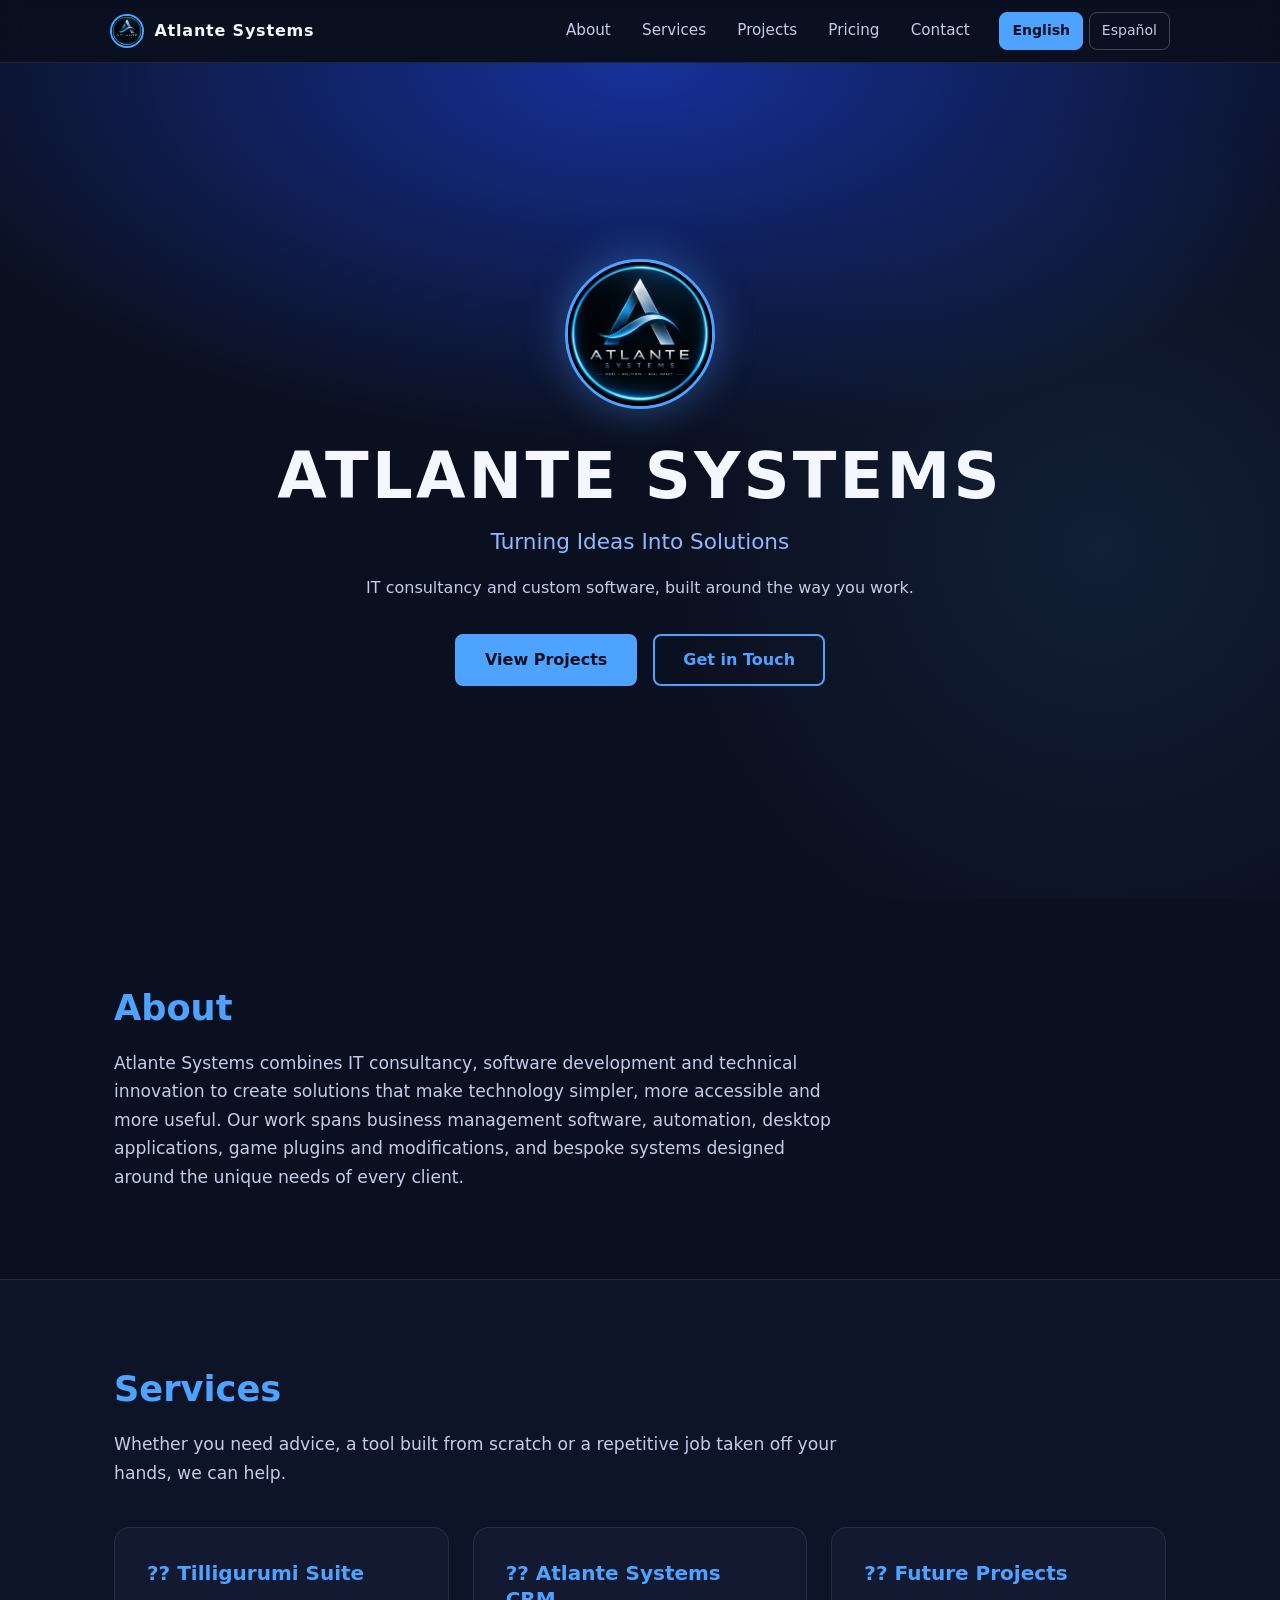
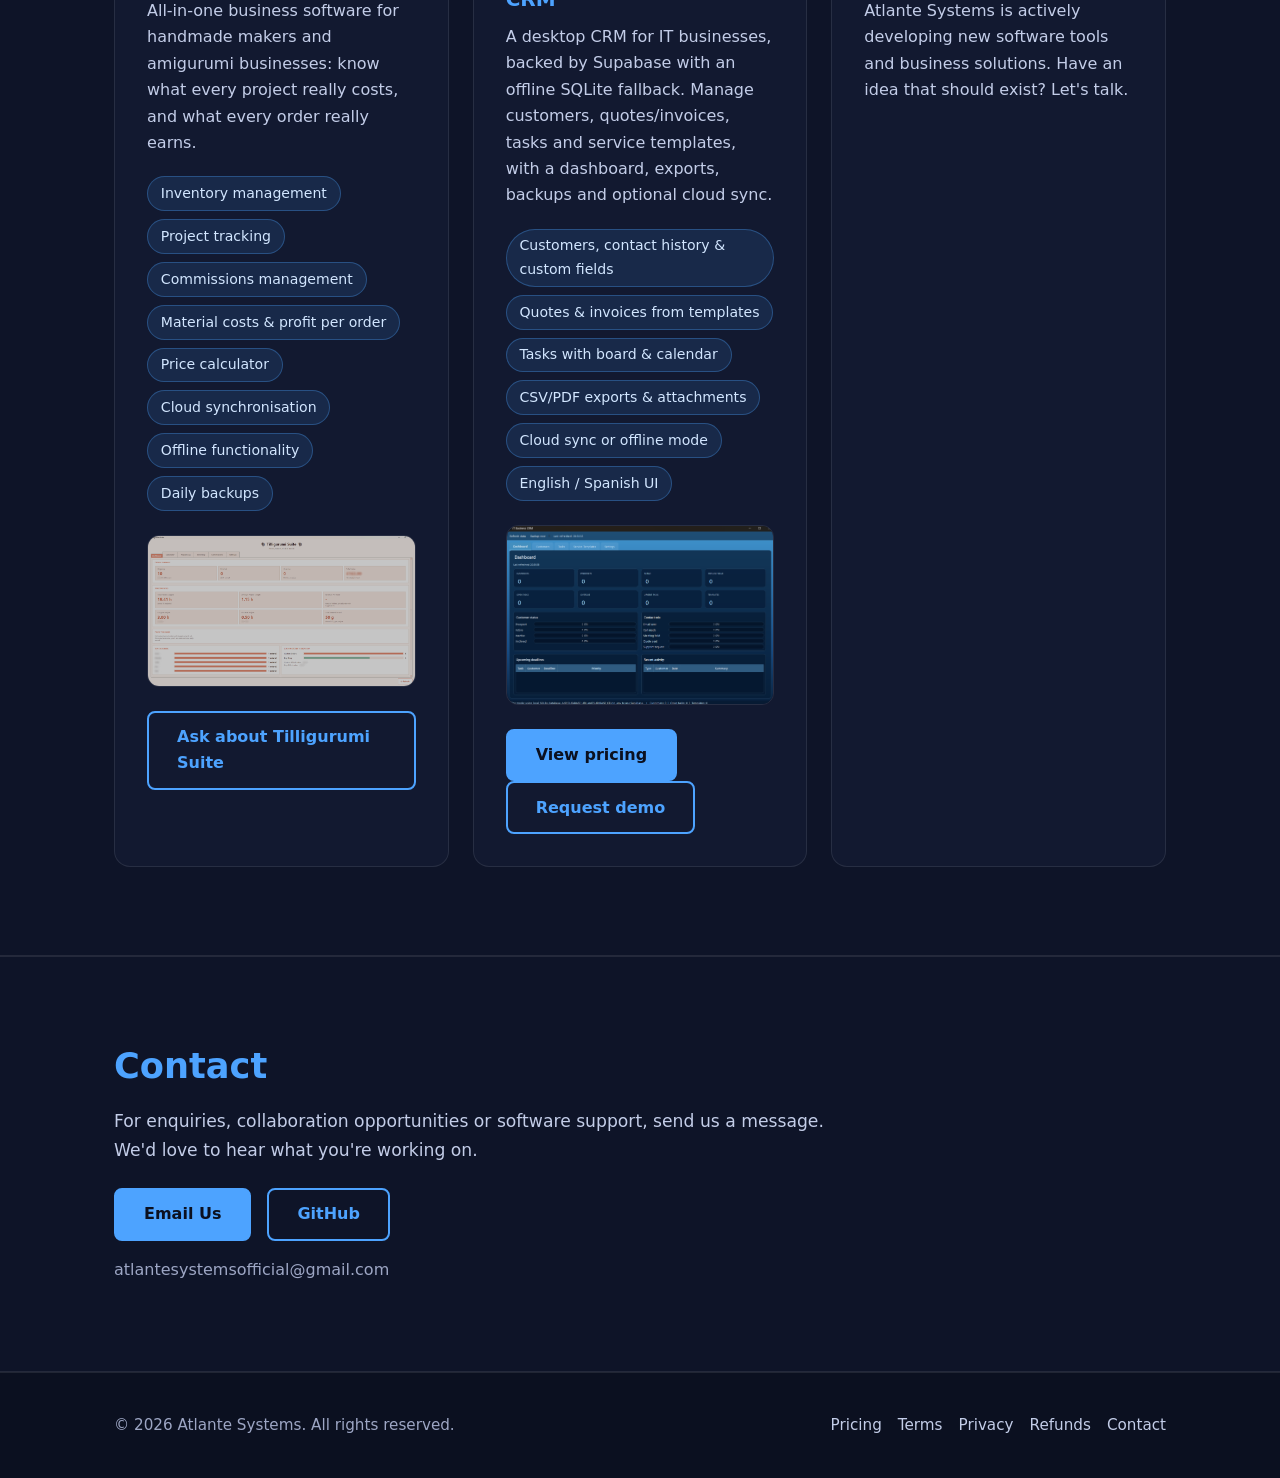
==== commit 8a5ebfab: "Restore website to pre-redesign version (f6ef056)" ====
--- a/index.html
+++ b/index.html
@@ -46,14 +46,14 @@
 <header class="site-header">
   <nav class="nav" aria-label="Main menu">
     <a class="brand" href="#top">
-      <img src="logo.png" alt="" width="34" height="34" decoding="async">
+      <img src="logo.png" alt="" width="34" height="34">
       <span>Atlante Systems</span>
     </a>
 
     <ul class="nav-links">
       <li><a href="#about">About</a></li>
       <li><a href="#services">Services</a></li>
-      <li><a href="#services">Services</a></li>
+      <li><a href="#projects">Projects</a></li>
       <li><a href="pricing.html">Pricing</a></li>
       <li><a href="#contact">Contact</a></li>
     </ul>
@@ -67,18 +67,20 @@
 
 <main id="main">
 
-  <section class="hero hero-center reveal" id="top">
-    <div class="eyebrow"><span class="pulse"></span> IT consultancy &amp; custom software</div>
-    <img class="hero-logo" src="logo.png" alt="Atlante Systems logo" width="150" height="150" fetchpriority="high" decoding="async">
-    <h1>Turning ideas into <span class="grad">real solutions.</span></h1>
-    <p class="lead">IT consultancy and custom software, built around the way you work. We design practical tools, automations and systems that make technology simpler and more useful.</p>
+  <section class="hero" id="top">
+    <img class="hero-logo" src="logo.png" alt="Atlante Systems logo" width="150" height="150" fetchpriority="high">
+
+    <h1>ATLANTE SYSTEMS</h1>
+    <p class="subtitle">Turning Ideas Into Solutions</p>
+    <p class="lead">IT consultancy and custom software, built around the way you work.</p>
+
     <div class="hero-buttons">
-      <a href="#services" class="btn btn-primary">View Services</a>
+      <a href="#projects" class="btn btn-primary">View Projects</a>
       <a href="#contact" class="btn btn-secondary">Get in Touch</a>
     </div>
   </section>
 
-  <section class="section reveal" id="about">
+  <section class="section" id="about">
     <div class="container">
       <h2>About</h2>
       <p class="about-text">
@@ -91,7 +93,7 @@
     </div>
   </section>
 
-  <section class="section section--alt reveal" id="services">
+  <section class="section section--alt" id="services">
     <div class="container">
       <h2>Services</h2>
       <p class="section-intro">
@@ -100,7 +102,7 @@
       </p>
 
       <div class="cards">
-                        <article class="card tilt">
+                        <article class="card">
           <h3>?? Tilligurumi Suite</h3>
           <p>
             All-in-one business software for handmade makers and amigurumi businesses:
@@ -119,7 +121,7 @@
           </ul>
 
           <figure class="shot">
-            <img decoding="async" src="tilligurumi-dashboard.png" alt="Tilligurumi Suite dashboard showing orders, stock warnings and profit per order" width="1200" height="800" loading="lazy">
+            <img src="tilligurumi-dashboard.png" alt="Tilligurumi Suite dashboard showing orders, stock warnings and profit per order" width="1200" height="800" loading="lazy">
           </figure>
 
           <div class="card-actions">
@@ -127,7 +129,7 @@
           </div>
         </article>
 
-<article class="card tilt">
+<article class="card">
           <h3>?? Atlante Systems CRM</h3>
           <p>
             A desktop CRM for IT businesses, backed by Supabase with an offline SQLite fallback.
@@ -145,7 +147,7 @@
           </ul>
 
           <figure class="shot">
-            <img decoding="async" src="atlante.png" alt="Atlante Systems CRM dashboard showing customers, recent activity and upcoming deadlines" width="1200" height="800" loading="lazy">
+            <img src="atlante.png" alt="Atlante Systems CRM dashboard showing customers, recent activity and upcoming deadlines" width="1200" height="800" loading="lazy">
           </figure>
 
           <div class="card-actions">
@@ -154,7 +156,7 @@
           </div>
         </article>
 
-        <article class="card tilt">
+        <article class="card">
           <h3>?? Future Projects</h3>
           <p>
             Atlante Systems is actively developing new software tools and business solutions.
@@ -165,10 +167,10 @@
     </div>
   </section>
 
-  <section class="section section--alt reveal" id="contact">
+  <section class="section section--alt" id="contact">
     <div class="container">
       <h2>Contact</h2>
-      <div class="contact-card cta">
+      <div class="contact-card">
         <p class="about-text">
           For enquiries, collaboration opportunities or software support, send us a message.
           We'd love to hear what you're working on.
--- a/styles.css
+++ b/styles.css
@@ -1,168 +1,333 @@
-/* Atlante Systems - shared styles */
+/* Atlante Systems: shared styles for index.html and index-es.html */
+
 :root {
-  --bg: #070a12;
-  --bg-soft: #0d1322;
-  --surface: rgba(255,255,255,.045);
-  --surface-strong: rgba(255,255,255,.07);
-  --line: rgba(255,255,255,.10);
-  --line-strong: rgba(110,231,255,.38);
-  --text: #eef3ff;
-  --text-soft: #c3cde8;
-  --muted: #9aa7bd;
-  --cyan: #6ee7ff;
-  --violet: #8b6cff;
-  --accent: #6ee7ff;
-  --accent-strong: #b7a8ff;
-  --subtitle: #9fdcff;
-  --bg-accent: #0b1020;
-  --radius: 18px;
-  --maxw: 1120px;
-}
-
-*,*::before,*::after{box-sizing:border-box}
-html{scroll-behavior:auto;scroll-padding-top:5.5rem;-webkit-text-size-adjust:100%}
-body{margin:0;min-height:100vh;background:var(--bg);color:var(--text);font-family:Inter,"Segoe UI",system-ui,-apple-system,sans-serif;line-height:1.65;overflow-x:hidden}
-img{display:block;max-width:100%;height:auto}
-h1,h2,h3,h4,p,ul,figure{margin:0}
-ul{padding:0;list-style:none}
-a{color:var(--cyan);text-underline-offset:3px}
-a:hover{color:#fff}
-:focus-visible{outline:3px solid var(--cyan);outline-offset:3px;border-radius:6px}
-
-.skip-link{position:absolute;top:-4rem;left:1rem;z-index:200;padding:.6rem 1rem;border-radius:8px;background:linear-gradient(135deg,var(--cyan),var(--violet));color:#06101a;font-weight:700;text-decoration:none}
-.skip-link:focus{top:1rem;color:#06101a}
-
-/* background - disabled for performance */
-#network,.orbs{display:none!important}
-
-/* layout */
-.wrap,.container{width:min(var(--maxw),92%);margin-inline:auto;position:relative;z-index:1}
-main, .site-footer, .site-header {position:relative;z-index:1}
-
-/* header/nav */
-.site-header{position:sticky;top:0;z-index:100;background:rgba(7,10,18,.94);border-bottom:1px solid var(--line)}
-.nav{display:flex;flex-wrap:wrap;align-items:center;gap:.75rem 1rem;max-width:var(--maxw);margin:0 auto;padding:.8rem 1.25rem}
-.brand{display:flex;align-items:center;gap:.65rem;color:var(--text);font-weight:700;letter-spacing:.02em;text-decoration:none}
-.brand:hover{color:var(--text)}
-.brand img{width:34px;height:34px;border:1px solid rgba(110,231,255,.35);border-radius:10px;background:rgba(255,255,255,.04);object-fit:cover;box-shadow:0 0 20px rgba(110,231,255,.12)}
-.nav-links{display:flex;flex-wrap:wrap;gap:.25rem;margin-left:auto}
-.nav-links a{display:block;padding:.5rem .85rem;border-radius:8px;color:var(--muted);font-size:.95rem;text-decoration:none}
-.nav-links a:hover{background:rgba(255,255,255,.06);color:#fff}
-.lang-switch{display:flex;gap:.35rem}
-.lang-switch a{padding:.4rem .75rem;border:1px solid var(--line);border-radius:999px;color:var(--muted);font-size:.88rem;text-decoration:none;transition:all .2s}
-.lang-switch a:hover{background:rgba(255,255,255,.08);color:#fff;border-color:rgba(110,231,255,.35)}
-.lang-switch a[aria-current="page"]{background:linear-gradient(135deg,var(--cyan),var(--violet));border-color:transparent;color:#06101a;font-weight:700}
-@media (max-width:760px){html{scroll-padding-top:7rem}.nav-links{order:3;width:100%;margin-left:0;justify-content:center}.lang-switch{margin-left:auto}}
-
-/* hero */
-.hero{padding:92px 0 96px;min-height:calc(100vh - 4rem);min-height:calc(100svh - 4rem);display:flex;flex-direction:column;justify-content:center;align-items:flex-start;max-width:900px;margin:0 auto;width:min(var(--maxw),92%)}
-.hero-center{align-items:center;text-align:center}
-.hero-logo{width:clamp(96px,18vw,132px);aspect-ratio:1;margin-bottom:1.5rem;border:1px solid rgba(110,231,255,.35);border-radius:24px;background:rgba(255,255,255,.04);object-fit:cover;padding:8px}
-.eyebrow,.kicker{display:inline-flex;align-items:center;gap:9px;padding:7px 14px;margin-bottom:22px;border:1px solid var(--line);border-radius:999px;background:rgba(255,255,255,.035);color:var(--cyan);font-size:12px;font-weight:600;letter-spacing:.10em;text-transform:uppercase}
-.pulse{width:7px;height:7px;border-radius:50%;background:var(--cyan);}
-100%{box-shadow:0 0 0 0 rgba(110,231,255,0)}}
-h1{margin:0 0 22px;font-size:clamp(42px,6.4vw,78px);line-height:1.03;letter-spacing:-.045em;font-weight:750}
-h1 .grad,.grad{background:linear-gradient(100deg,var(--cyan),#b7a8ff 55%,#fff);-webkit-background-clip:text;background-clip:text;color:transparent}
-.subtitle{margin-bottom:1rem;color:var(--subtitle);font-size:clamp(1.05rem,3.2vw,1.35rem)}
-.lede,.lead{max-width:680px;color:var(--muted);font-size:clamp(16px,2vw,19px);margin:0 0 34px}
-.hero-center .lede,.hero-center .lead{margin-left:auto;margin-right:auto}
-.hero-actions,.hero-buttons,.contact-actions,.card-actions{display:flex;flex-wrap:wrap;gap:12px}
-.hero-center .hero-actions,.hero-center .hero-buttons{justify-content:center}
-.stats{display:flex;flex-wrap:wrap;gap:42px;margin-top:58px}
-.hero-center .stats{justify-content:center}
-.stat .num{font-size:30px;font-weight:750;letter-spacing:-.03em}
-.stat .label{color:var(--muted);font-size:13px}
-
-/* buttons */
-.btn{display:inline-flex;align-items:center;justify-content:center;min-height:46px;padding:12px 20px;border-radius:999px;border:1px solid var(--line);background:var(--surface);color:var(--text);font-size:14px;font-weight:600;text-decoration:none;cursor:pointer;transition:border-color .2s ease,background .2s ease,color .2s ease}
-.btn:hover{border-color:rgba(110,231,255,.55);color:#fff}
-.btn-primary,.btn.primary{border:0;background:linear-gradient(135deg,var(--cyan),var(--violet));color:#06101a;box-shadow:0 10px 34px rgba(110,231,255,.22)}
-.btn-primary:hover,.btn.primary:hover{color:#06101a;border-color:transparent;}
-.btn-secondary,.btn.secondary{background:rgba(255,255,255,.02);color:var(--text)}
-
-/* sections */
-.section,.block{padding:84px 0}
-.section--alt{background:linear-gradient(180deg,rgba(255,255,255,.02),rgba(255,255,255,.01));border-block:1px solid var(--line)}
-.section-head{max-width:680px;margin-bottom:40px}
-.section-head.center{text-align:center;margin-left:auto;margin-right:auto}
-h2{margin:10px 0 12px;font-size:clamp(30px,4vw,46px);letter-spacing:-.035em;line-height:1.1}
-.section-head p,.section-intro,.about-text{color:var(--muted);margin:0;max-width:46rem;font-size:1.05rem}
-.section-intro{margin-bottom:2.5rem}
-.about-grid{display:grid;grid-template-columns:1.2fr .8fr;gap:28px;align-items:start}
-.about-panel{padding:28px;border:1px solid var(--line);border-radius:var(--radius);background:linear-gradient(160deg,rgba(255,255,255,.06),rgba(255,255,255,.018))}
-.about-panel ul{display:grid;gap:12px;color:var(--muted)}
-.about-panel li{padding-left:18px;position:relative}
-.about-panel li::before{content:"";position:absolute;left:0;top:.7em;width:8px;height:8px;border-radius:50%;background:linear-gradient(135deg,var(--cyan),var(--violet))}
-@media (max-width:860px){.about-grid{grid-template-columns:1fr}}
-
-/* cards */
-.cards,.grid,.projects,.pricing-grid{display:grid;grid-template-columns:repeat(auto-fit,minmax(250px,1fr));gap:18px}
-.projects{grid-template-columns:repeat(auto-fit,minmax(320px,1fr))}
-.card,.pricing-card{position:relative;padding:28px;border:1px solid var(--line);border-radius:var(--radius);background:linear-gradient(160deg,rgba(255,255,255,.06),rgba(255,255,255,.025));overflow:hidden;transition:border-color .2s ease}
-.card::before,.pricing-card::before{content:"";position:absolute;inset:0;background:radial-gradient(320px circle at var(--mx,50%) var(--my,50%),rgba(110,231,255,.16),transparent 60%);opacity:0;pointer-events:none}
-.card:hover,.card:focus-within,.pricing-card:hover,.pricing-card:focus-within{border-color:rgba(110,231,255,.38)}
-.card:hover::before,.pricing-card:hover::before{opacity:1}
-.icon,.card-icon{width:44px;height:44px;display:grid;place-items:center;border-radius:12px;margin-bottom:18px;background:rgba(110,231,255,.10);border:1px solid rgba(110,231,255,.22);color:var(--cyan);font-size:20px;line-height:1}
-.card h3,.pricing-card h3{margin:0 0 10px;font-size:1.3rem;letter-spacing:-.01em;color:var(--text)}
-.card p,.pricing-card p,.prose p,.prose li{color:var(--muted)}
-.card-actions{margin-top:1.5rem}
-.chips{display:flex;flex-wrap:wrap;gap:.5rem;margin-top:1.25rem}
-.chips li{padding:.3rem .8rem;background:rgba(110,231,255,.08);border:1px solid rgba(110,231,255,.18);border-radius:999px;color:#dff7ff;font-size:.85rem}
-.shot{margin-top:1.5rem;overflow:hidden;border:1px solid var(--line);border-radius:14px;background:rgba(255,255,255,.02)}
-.shot img{width:100%;height:auto}
-
-/* timeline / process */
-.timeline{display:grid;grid-template-columns:repeat(auto-fit,minmax(210px,1fr));gap:20px;counter-reset:step}
-.step{position:relative;padding-top:30px;border-top:1px solid var(--line)}
-.step::before{counter-increment:step;content:"0" counter(step);position:absolute;top:-14px;left:0;background:var(--bg);padding-right:12px;color:var(--cyan);font-size:13px;font-weight:700;letter-spacing:.08em}
-.step h4{margin:0 0 6px;font-size:16px}
-.step p{margin:0;color:var(--muted);font-size:14px}
-
-/* contact / CTA */
-.cta,.contact-card{position:relative;padding:40px;border-radius:24px;border:1px solid var(--line);background:linear-gradient(135deg,rgba(110,231,255,.10),rgba(139,108,255,.12));overflow:hidden}
-.cta{text-align:center;padding:54px}
-.cta p{color:var(--muted);margin:0 auto 26px;max-width:560px}
-.contact-email{margin-top:1rem;color:var(--muted)}
-.contact-actions{margin-top:1.5rem}
-
-/* footer */
-.site-footer{padding:34px 0 50px;color:var(--muted);font-size:.95rem;border-top:1px solid var(--line);background:rgba(7,10,18,.35)}
-.site-footer a{color:var(--text-soft);text-decoration:none}
-.site-footer a:hover{color:#fff}
-.footer-grid{display:flex;flex-wrap:wrap;gap:.75rem 1.5rem;align-items:center;justify-content:space-between;width:min(var(--maxw),92%);margin:0 auto}
-.footer-links{display:flex;flex-wrap:wrap;gap:.5rem 1rem}
-
-/* simple pages / pricing / legal */
-.page-hero{padding:84px 0 2rem;min-height:auto}
-.narrow{max-width:860px}
-.prose h2{font-size:1.35rem;margin:1.75rem 0 .5rem}
-.prose p,.prose li{color:var(--muted)}
-.prose ul{list-style:disc;padding-left:1.25rem;margin:.5rem 0 1rem}
-.prose a{color:var(--cyan)}
-.pricing-card .price{margin:.5rem 0 .25rem}
-.price-amount{font-size:2.2rem;font-weight:800;color:var(--text)}
-.price-period{color:var(--muted);font-size:1rem}
-.muted{color:var(--muted)}
-.small{font-size:.9rem;margin-top:.75rem}
-.check-list{list-style:none;padding:0;margin:1.25rem 0;display:grid;gap:.55rem}
-.check-list li{position:relative;padding-left:1.5rem;color:var(--muted)}
-.check-list li::before{content:"?";position:absolute;left:0;color:var(--cyan);font-weight:700}
-.prose a.btn-primary,.prose a.btn-primary:visited{color:#06101a}
-.prose a.btn-primary:hover,.prose a.btn-primary:focus-visible{color:#06101a}
-.prose a.btn-secondary,.prose a.btn-secondary:visited{color:var(--text)}
-.prose a.btn-secondary:hover,.prose a.btn-secondary:focus-visible{color:#fff}
-
-/* reveal disabled for performance */
-.reveal,.js .reveal,.js .reveal.visible{opacity:1;transform:none}
-
-@media (prefers-reduced-motion: reduce){
-  html{scroll-behavior:auto}
-  *,*::before,*::after{animation:none !important;transition:none !important}
-  .reveal{opacity:1;transform:none}
-  }
-@media (hover: none), (pointer: coarse){#network{display:none}}
-@media (max-width:720px){
-  .hero{padding-top:64px;min-height:auto}
-  .stats{gap:26px}
-  .cta,.contact-card{padding:34px 22px}
-}
+  /* Palette (same blues as before, now in one place) */
+  --bg: #0b1020;
+  --surface: #121930;
+  --accent: #4da3ff;
+  --accent-strong: #8cc4ff;   /* hover / focus */
+  --glow: #1f4cff;
+  --text: #f4f7ff;
+  --text-soft: #c3cde8;       /* body copy: 12:1 contrast on --bg */
+  --muted: #9da6c4;           /* footer / small print: 7:1 contrast */
+  --subtitle: #8fb9ff;
+  --border: rgba(255, 255, 255, 0.09);
+
+  --radius: 16px;
+  --maxw: 1100px;
+}
+
+*,
+*::before,
+*::after {
+  box-sizing: border-box;
+}
+
+html {
+  scroll-behavior: smooth;
+  scroll-padding-top: 5rem;           /* keeps headings clear of the sticky menu */
+  -webkit-text-size-adjust: 100%;
+}
+
+body {
+  margin: 0;
+  background: var(--bg);
+  color: var(--text);
+  font-family: system-ui, -apple-system, "Segoe UI", Roboto, "Helvetica Neue", Arial, sans-serif;
+  line-height: 1.65;
+}
+
+img { display: block; max-width: 100%; height: auto; }
+h1, h2, h3, p, ul, figure { margin: 0; }
+ul { padding: 0; list-style: none; }
+
+a { color: var(--accent); text-underline-offset: 3px; }
+a:hover { color: var(--accent-strong); }
+
+:focus-visible {
+  outline: 3px solid var(--accent-strong);
+  outline-offset: 3px;
+  border-radius: 6px;
+}
+
+.skip-link {
+  position: absolute;
+  top: -4rem;
+  left: 1rem;
+  z-index: 200;
+  padding: 0.6rem 1rem;
+  border-radius: 8px;
+  background: var(--accent);
+  color: var(--bg);
+  font-weight: 700;
+  text-decoration: none;
+}
+.skip-link:focus { top: 1rem; color: var(--bg); }
+
+/* ---------- Menu ---------- */
+
+.site-header {
+  position: sticky;
+  top: 0;
+  z-index: 100;
+  background: rgba(11, 16, 32, 0.88);
+  -webkit-backdrop-filter: blur(12px);
+  backdrop-filter: blur(12px);
+  border-bottom: 1px solid var(--border);
+}
+
+.nav {
+  display: flex;
+  flex-wrap: wrap;
+  align-items: center;
+  gap: 0.75rem 1rem;
+  max-width: var(--maxw);
+  margin: 0 auto;
+  padding: 0.65rem 1.25rem;
+}
+
+.brand {
+  display: flex;
+  align-items: center;
+  gap: 0.65rem;
+  color: var(--text);
+  font-weight: 700;
+  letter-spacing: 0.05em;
+  text-decoration: none;
+}
+.brand:hover { color: var(--text); }
+.brand img {
+  width: 34px;
+  height: 34px;
+  border: 2px solid var(--accent);
+  border-radius: 50%;
+  background: var(--surface);
+  object-fit: cover;
+}
+
+.nav-links {
+  display: flex;
+  flex-wrap: wrap;
+  gap: 0.25rem;
+  margin-left: auto;
+}
+.nav-links a {
+  display: block;
+  padding: 0.5rem 0.85rem;
+  border-radius: 8px;
+  color: var(--text-soft);
+  font-size: 0.95rem;
+  text-decoration: none;
+}
+.nav-links a:hover { background: rgba(255, 255, 255, 0.08); color: #fff; }
+
+.lang-switch { display: flex; gap: 0.35rem; }
+.lang-switch a {
+  padding: 0.4rem 0.75rem;
+  border: 1px solid rgba(255, 255, 255, 0.22);
+  border-radius: 8px;
+  color: var(--text-soft);
+  font-size: 0.88rem;
+  text-decoration: none;
+  transition: background 0.2s, color 0.2s;
+}
+.lang-switch a:hover { background: rgba(255, 255, 255, 0.12); color: #fff; }
+.lang-switch a[aria-current="page"] {
+  background: var(--accent);
+  border-color: var(--accent);
+  color: var(--bg);
+  font-weight: 700;
+}
+
+@media (max-width: 760px) {
+  html { scroll-padding-top: 7rem; }
+  .nav-links { order: 3; width: 100%; margin-left: 0; justify-content: center; }
+  .lang-switch { margin-left: auto; }
+}
+
+/* ---------- Hero ---------- */
+
+.hero {
+  display: flex;
+  flex-direction: column;
+  align-items: center;
+  justify-content: center;
+  min-height: calc(100vh - 4rem);
+  min-height: calc(100svh - 4rem);
+  padding: 4rem 1.5rem 5rem;
+  text-align: center;
+  background:
+    radial-gradient(ellipse 85% 65% at 50% 0%, rgba(31, 76, 255, 0.55), transparent 70%),
+    radial-gradient(circle at 86% 58%, rgba(77, 163, 255, 0.10), transparent 36%),
+    var(--bg);
+}
+
+.hero-logo {
+  width: clamp(110px, 22vw, 150px);
+  aspect-ratio: 1;
+  margin-bottom: 2rem;
+  border: 3px solid var(--accent);
+  border-radius: 50%;
+  background: var(--surface);
+  box-shadow: 0 0 40px rgba(77, 163, 255, 0.4);
+  object-fit: cover;
+}
+
+h1 {
+  margin-bottom: 0.75rem;
+  font-size: clamp(2.2rem, 8vw, 4rem);
+  line-height: 1.1;
+  letter-spacing: 0.05em;
+}
+
+.subtitle {
+  margin-bottom: 1rem;
+  color: var(--subtitle);
+  font-size: clamp(1.05rem, 3.2vw, 1.35rem);
+}
+
+.lead {
+  max-width: 36rem;
+  margin-bottom: 2rem;
+  color: var(--text-soft);
+}
+
+.hero-buttons {
+  display: flex;
+  flex-wrap: wrap;
+  justify-content: center;
+  gap: 1rem;
+}
+
+/* ---------- Buttons ---------- */
+
+.btn {
+  display: inline-flex;
+  align-items: center;
+  justify-content: center;
+  min-height: 46px;
+  padding: 0.7rem 1.75rem;
+  border: 2px solid var(--accent);
+  border-radius: 8px;
+  font-weight: 700;
+  text-decoration: none;
+  transition: background 0.2s, color 0.2s, transform 0.2s;
+}
+.btn-primary { background: var(--accent); color: var(--bg); }   /* dark text: 7:1, white was 2.6:1 */
+.btn-primary:hover { background: var(--accent-strong); border-color: var(--accent-strong); color: var(--bg); transform: translateY(-2px); }
+.btn-secondary { background: transparent; color: var(--accent); }
+.btn-secondary:hover { background: var(--accent); color: var(--bg); }
+
+/* ---------- Sections ---------- */
+
+.section { padding: clamp(3.5rem, 8vw, 5.5rem) 0; }
+.section--alt { background: rgba(18, 25, 48, 0.5); border-block: 1px solid var(--border); }
+.container { max-width: var(--maxw); margin: 0 auto; padding: 0 1.5rem; }
+
+h2 {
+  margin-bottom: 1.25rem;
+  color: var(--accent);
+  font-size: clamp(1.7rem, 4.5vw, 2.2rem);
+  line-height: 1.2;
+}
+
+.section-intro,
+.about-text {
+  max-width: 46rem;
+  color: var(--text-soft);
+  font-size: 1.075rem;
+}
+.section-intro { margin-bottom: 2.5rem; }
+
+/* ---------- Cards ---------- */
+
+.cards {
+  display: grid;
+  grid-template-columns: repeat(auto-fit, minmax(240px, 1fr));
+  gap: 1.5rem;
+}
+
+.projects {
+  display: grid;
+  grid-template-columns: minmax(0, 2fr) minmax(0, 1fr);
+  gap: 1.5rem;
+}
+@media (max-width: 820px) { .projects { grid-template-columns: 1fr; } }
+
+.card {
+  padding: 2rem;
+  background: var(--surface);
+  border: 1px solid var(--border);
+  border-radius: var(--radius);
+  transition: transform 0.25s, border-color 0.25s;
+}
+.card:hover,
+.card:focus-within { transform: translateY(-4px); border-color: var(--accent); }
+.card h3 { margin-bottom: 0.75rem; color: var(--accent); font-size: 1.25rem; line-height: 1.3; }
+.card p { color: var(--text-soft); }
+.card-icon { display: block; margin-bottom: 0.75rem; font-size: 1.75rem; line-height: 1; }
+.card-actions { margin-top: 1.5rem; }
+
+.chips { display: flex; flex-wrap: wrap; gap: 0.5rem; margin-top: 1.25rem; }
+.chips li {
+  padding: 0.3rem 0.8rem;
+  background: rgba(77, 163, 255, 0.12);
+  border: 1px solid rgba(77, 163, 255, 0.32);
+  border-radius: 999px;
+  color: #d2e6ff;
+  font-size: 0.88rem;
+}
+
+.shot { margin-top: 1.5rem; overflow: hidden; border: 1px solid var(--border); border-radius: 12px; }
+
+/* ---------- Contact and footer ---------- */
+
+.contact-card { max-width: 46rem; }
+.contact-actions { display: flex; flex-wrap: wrap; gap: 1rem; margin-top: 1.5rem; }
+.contact-email { margin-top: 1rem; color: var(--muted); }
+
+.site-footer {
+  padding: 2.5rem 1.5rem;
+  border-top: 1px solid var(--border);
+  color: var(--muted);
+  font-size: 0.95rem;
+  text-align: center;
+}
+.site-footer a { color: var(--text-soft); }
+
+/* ---------- Respect "reduce motion" ---------- */
+
+@media (prefers-reduced-motion: reduce) {
+  html { scroll-behavior: auto; }
+  *, *::before, *::after { transition: none !important; }
+  .card:hover, .card:focus-within, .btn-primary:hover { transform: none; }
+}
+
+
+/* ---------- Simple content pages (pricing/legal) ---------- */
+.page-hero { padding-bottom: 2rem; }
+.narrow { max-width: 860px; }
+.eyebrow { color: var(--subtitle); font-size: .85rem; font-weight: 700; letter-spacing: .08em; text-transform: uppercase; margin-bottom: .5rem; }
+.prose h2 { font-size: 1.25rem; margin: 1.75rem 0 .5rem; }
+.prose p, .prose li { color: var(--text-soft); }
+.prose ul { list-style: disc; padding-left: 1.25rem; margin: .5rem 0 1rem; }
+.prose a { color: var(--accent); }
+.pricing-grid { display: grid; grid-template-columns: repeat(auto-fit, minmax(280px, 1fr)); gap: 1.5rem; }
+.pricing-card .price { margin: .5rem 0 .25rem; }
+.price-amount { font-size: 2.2rem; font-weight: 800; color: var(--text); }
+.price-period { color: var(--muted); font-size: 1rem; }
+.muted { color: var(--muted); }
+.small { font-size: .9rem; margin-top: .75rem; }
+.check-list { list-style: none; padding: 0; margin: 1.25rem 0; display: grid; gap: .55rem; }
+.check-list li { position: relative; padding-left: 1.5rem; color: var(--text-soft); }
+.check-list li::before { content: "?"; position: absolute; left: 0; color: var(--accent); font-weight: 700; }
+.footer-grid { display: flex; flex-wrap: wrap; gap: .75rem 1.5rem; align-items: center; justify-content: space-between; max-width: var(--maxw); margin: 0 auto; }
+.footer-links { display: flex; flex-wrap: wrap; gap: .5rem 1rem; }
+.footer-links a { color: var(--text-soft); font-size: .95rem; text-decoration: none; }
+.footer-links a:hover { color: #fff; }
+
+/* Ensure buttons keep their intended colors inside prose/cards */
+.prose a.btn-primary, .prose a.btn-primary:visited { color: var(--bg); }
+.prose a.btn-primary:hover, .prose a.btn-primary:focus-visible { color: var(--bg); }
+.prose a.btn-secondary, .prose a.btn-secondary:visited { color: var(--accent); }
+.prose a.btn-secondary:hover, .prose a.btn-secondary:focus-visible { color: var(--bg); }
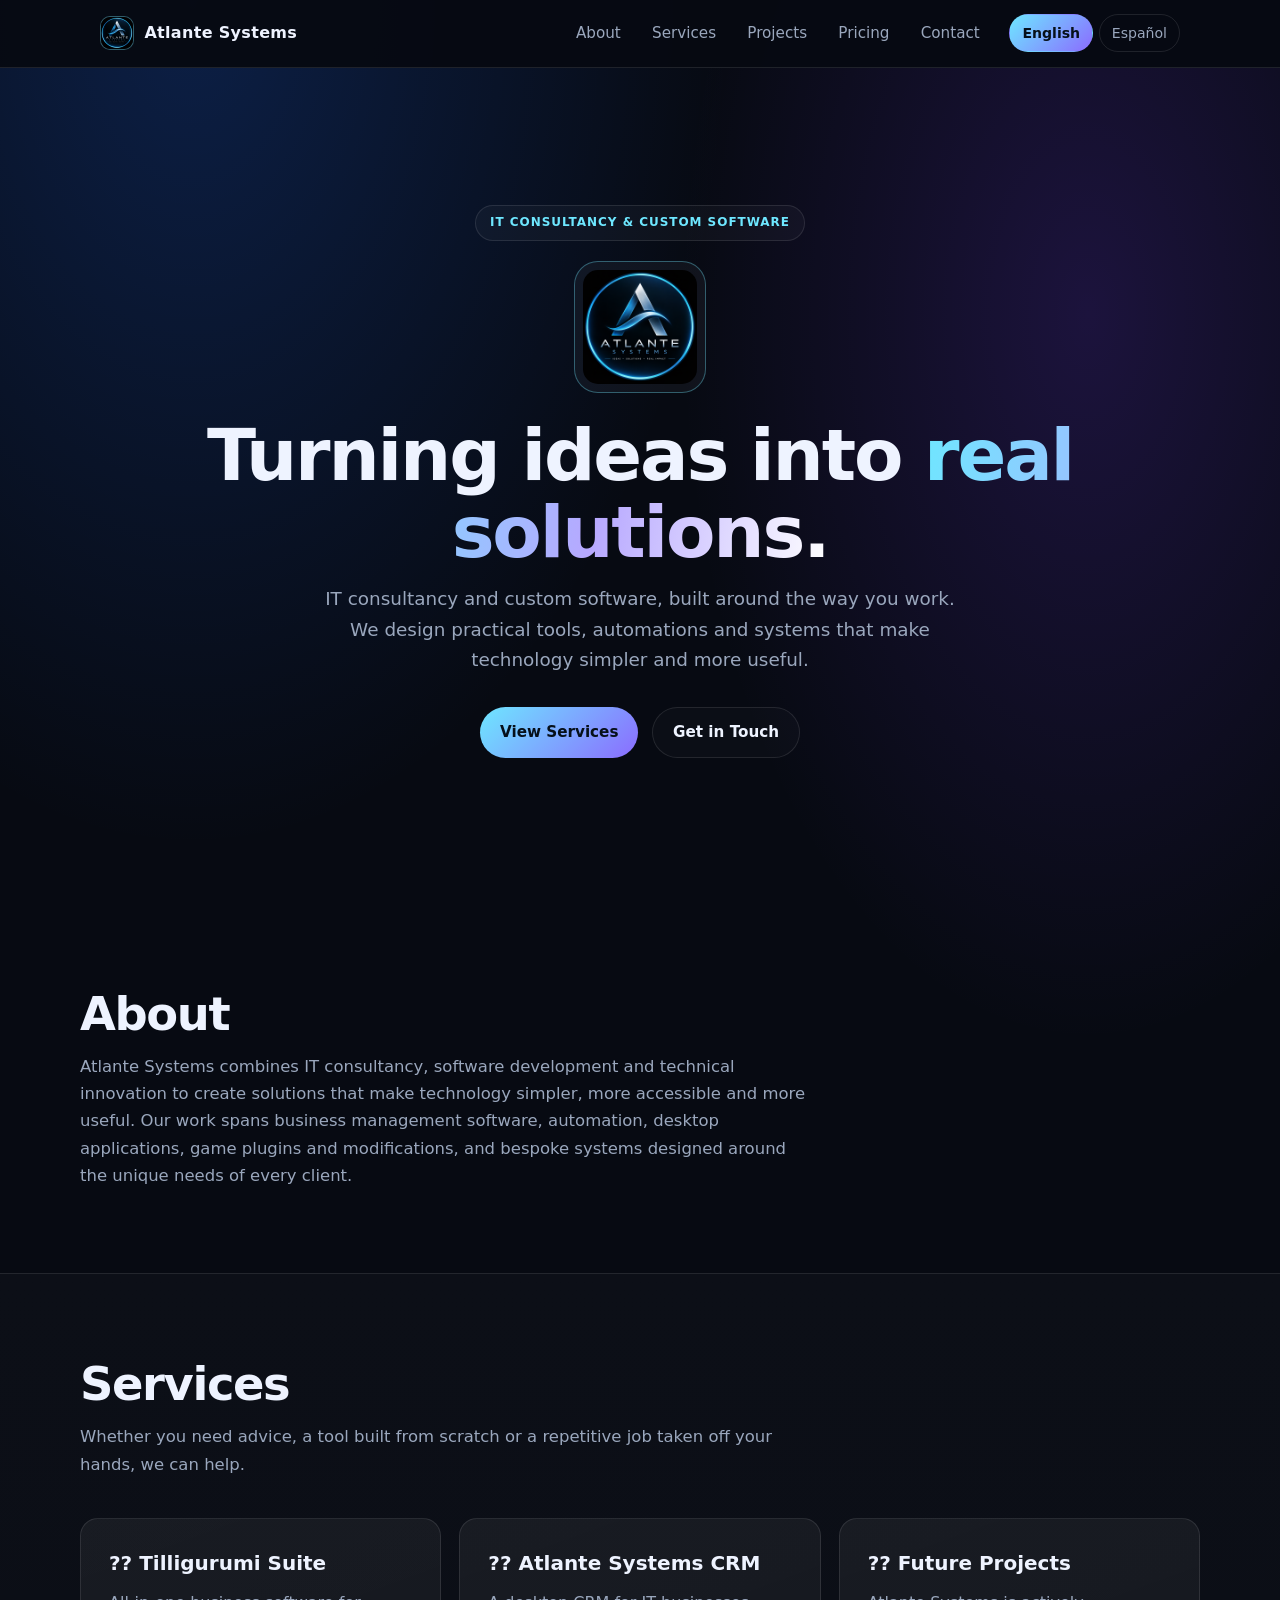
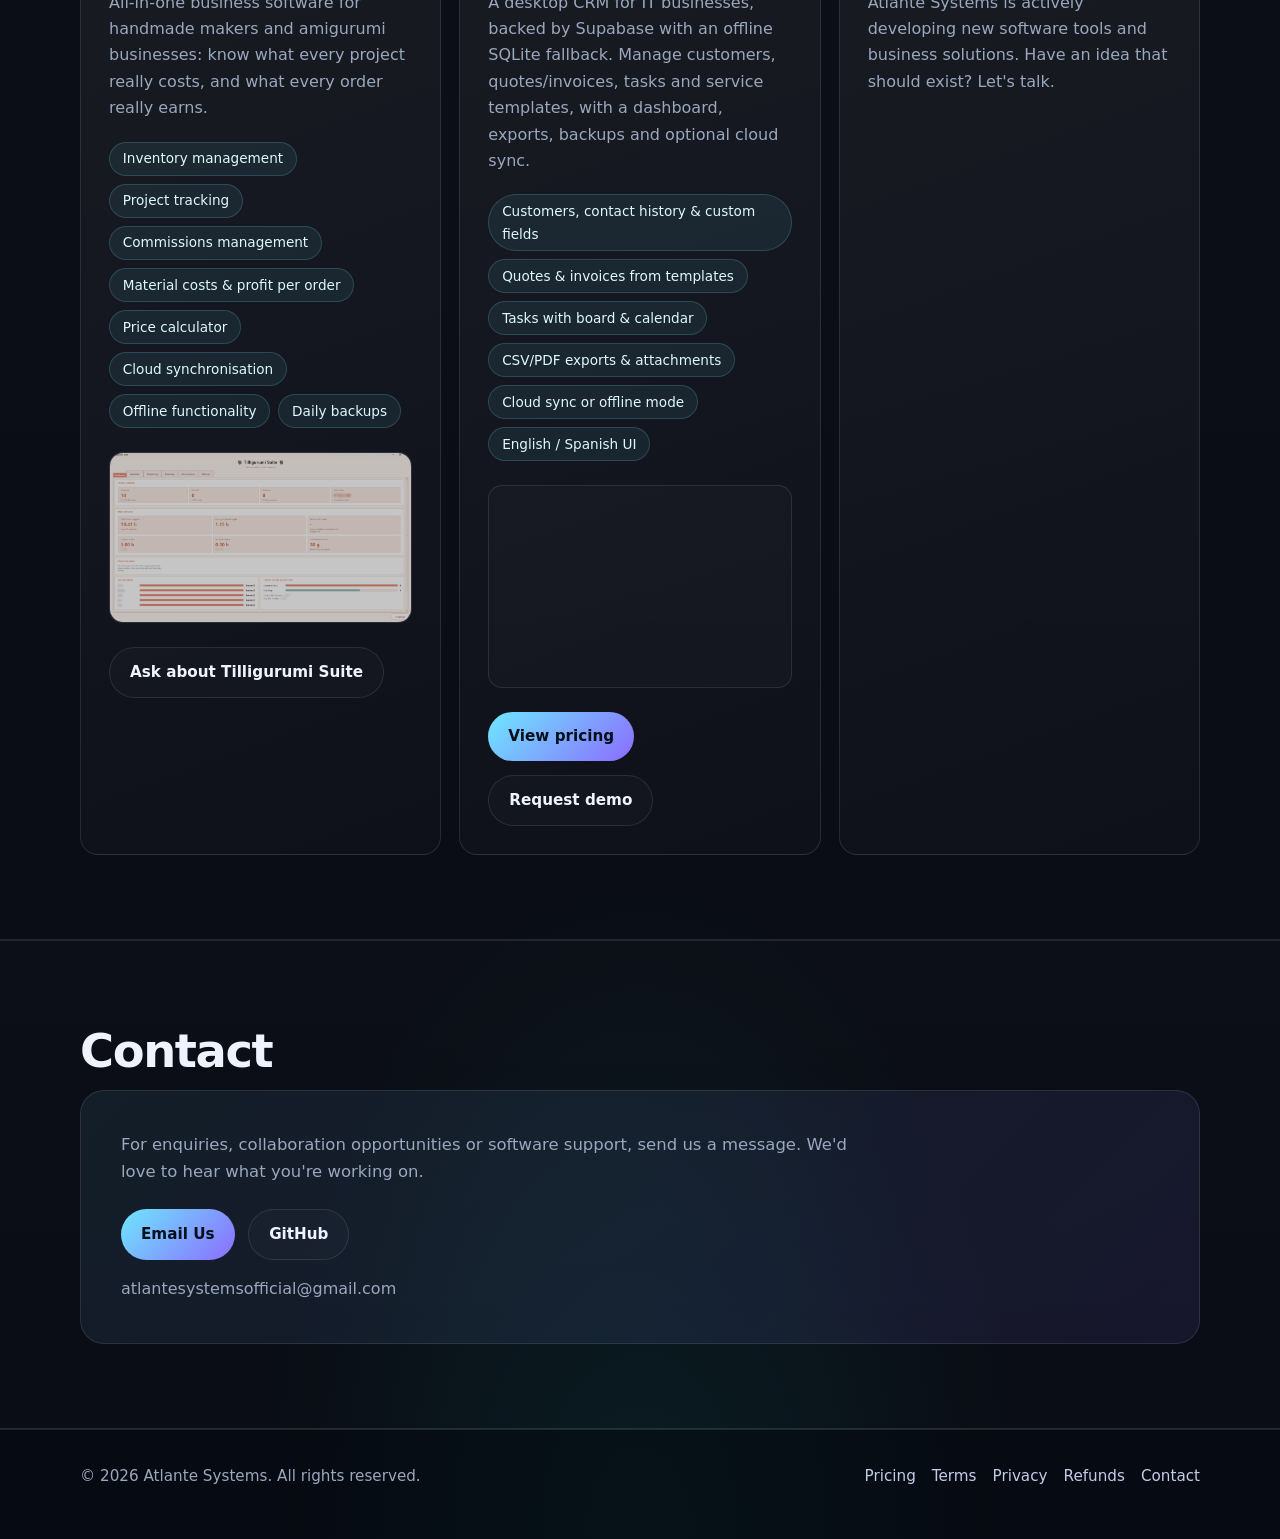
==== commit b90c7a03: "Apply lite demo-style redesign (performance-safe) - Static cyan/violet visual refresh without canvas" ====
--- a/index.html
+++ b/index.html
@@ -46,7 +46,7 @@
 <header class="site-header">
   <nav class="nav" aria-label="Main menu">
     <a class="brand" href="#top">
-      <img src="logo.png" alt="" width="34" height="34">
+      <img src="logo.png" alt="" width="34" height="34" decoding="async">
       <span>Atlante Systems</span>
     </a>
 
@@ -68,14 +68,12 @@
 <main id="main">
 
   <section class="hero" id="top">
-    <img class="hero-logo" src="logo.png" alt="Atlante Systems logo" width="150" height="150" fetchpriority="high">
-
-    <h1>ATLANTE SYSTEMS</h1>
-    <p class="subtitle">Turning Ideas Into Solutions</p>
-    <p class="lead">IT consultancy and custom software, built around the way you work.</p>
-
+    <div class="eyebrow">IT consultancy &amp; custom software</div>
+    <img class="hero-logo" src="logo.png" alt="Atlante Systems logo" width="150" height="150" fetchpriority="high" decoding="async">
+    <h1>Turning ideas into <span class="grad">real solutions.</span></h1>
+    <p class="lead">IT consultancy and custom software, built around the way you work. We design practical tools, automations and systems that make technology simpler and more useful.</p>
     <div class="hero-buttons">
-      <a href="#projects" class="btn btn-primary">View Projects</a>
+      <a href="#services" class="btn btn-primary">View Services</a>
       <a href="#contact" class="btn btn-secondary">Get in Touch</a>
     </div>
   </section>
@@ -121,7 +119,7 @@
           </ul>
 
           <figure class="shot">
-            <img src="tilligurumi-dashboard.png" alt="Tilligurumi Suite dashboard showing orders, stock warnings and profit per order" width="1200" height="800" loading="lazy">
+            <img decoding="async" src="tilligurumi-dashboard.png" alt="Tilligurumi Suite dashboard showing orders, stock warnings and profit per order" width="1200" height="800" loading="lazy">
           </figure>
 
           <div class="card-actions">
@@ -147,7 +145,7 @@
           </ul>
 
           <figure class="shot">
-            <img src="atlante.png" alt="Atlante Systems CRM dashboard showing customers, recent activity and upcoming deadlines" width="1200" height="800" loading="lazy">
+            <img decoding="async" src="atlante.png" alt="Atlante Systems CRM dashboard showing customers, recent activity and upcoming deadlines" width="1200" height="800" loading="lazy">
           </figure>
 
           <div class="card-actions">
--- a/styles.css
+++ b/styles.css
@@ -1,333 +1,128 @@
-/* Atlante Systems: shared styles for index.html and index-es.html */
-
+/* Atlante Systems - lite redesign (static, performance-safe) */
 :root {
-  /* Palette (same blues as before, now in one place) */
-  --bg: #0b1020;
-  --surface: #121930;
-  --accent: #4da3ff;
-  --accent-strong: #8cc4ff;   /* hover / focus */
-  --glow: #1f4cff;
-  --text: #f4f7ff;
-  --text-soft: #c3cde8;       /* body copy: 12:1 contrast on --bg */
-  --muted: #9da6c4;           /* footer / small print: 7:1 contrast */
-  --subtitle: #8fb9ff;
-  --border: rgba(255, 255, 255, 0.09);
-
-  --radius: 16px;
-  --maxw: 1100px;
+  --bg: #070a12;
+  --bg-soft: #0d1322;
+  --surface: rgba(255,255,255,.045);
+  --surface-strong: rgba(255,255,255,.07);
+  --line: rgba(255,255,255,.10);
+  --line-strong: rgba(110,231,255,.35);
+  --text: #eef3ff;
+  --text-soft: #c3cde8;
+  --muted: #9aa7bd;
+  --cyan: #6ee7ff;
+  --violet: #8b6cff;
+  --accent: #6ee7ff;
+  --accent-strong: #b7a8ff;
+  --subtitle: #9fdcff;
+  --radius: 18px;
+  --maxw: 1120px;
 }
 
-*,
-*::before,
-*::after {
-  box-sizing: border-box;
-}
-
-html {
-  scroll-behavior: smooth;
-  scroll-padding-top: 5rem;           /* keeps headings clear of the sticky menu */
-  -webkit-text-size-adjust: 100%;
-}
-
-body {
-  margin: 0;
-  background: var(--bg);
-  color: var(--text);
-  font-family: system-ui, -apple-system, "Segoe UI", Roboto, "Helvetica Neue", Arial, sans-serif;
-  line-height: 1.65;
-}
-
-img { display: block; max-width: 100%; height: auto; }
-h1, h2, h3, p, ul, figure { margin: 0; }
-ul { padding: 0; list-style: none; }
-
-a { color: var(--accent); text-underline-offset: 3px; }
-a:hover { color: var(--accent-strong); }
-
-:focus-visible {
-  outline: 3px solid var(--accent-strong);
-  outline-offset: 3px;
-  border-radius: 6px;
-}
-
-.skip-link {
-  position: absolute;
-  top: -4rem;
-  left: 1rem;
-  z-index: 200;
-  padding: 0.6rem 1rem;
-  border-radius: 8px;
-  background: var(--accent);
-  color: var(--bg);
-  font-weight: 700;
-  text-decoration: none;
-}
-.skip-link:focus { top: 1rem; color: var(--bg); }
-
-/* ---------- Menu ---------- */
-
-.site-header {
-  position: sticky;
-  top: 0;
-  z-index: 100;
-  background: rgba(11, 16, 32, 0.88);
-  -webkit-backdrop-filter: blur(12px);
-  backdrop-filter: blur(12px);
-  border-bottom: 1px solid var(--border);
-}
-
-.nav {
-  display: flex;
-  flex-wrap: wrap;
-  align-items: center;
-  gap: 0.75rem 1rem;
-  max-width: var(--maxw);
-  margin: 0 auto;
-  padding: 0.65rem 1.25rem;
-}
-
-.brand {
-  display: flex;
-  align-items: center;
-  gap: 0.65rem;
-  color: var(--text);
-  font-weight: 700;
-  letter-spacing: 0.05em;
-  text-decoration: none;
-}
-.brand:hover { color: var(--text); }
-.brand img {
-  width: 34px;
-  height: 34px;
-  border: 2px solid var(--accent);
-  border-radius: 50%;
-  background: var(--surface);
-  object-fit: cover;
-}
-
-.nav-links {
-  display: flex;
-  flex-wrap: wrap;
-  gap: 0.25rem;
-  margin-left: auto;
-}
-.nav-links a {
-  display: block;
-  padding: 0.5rem 0.85rem;
-  border-radius: 8px;
-  color: var(--text-soft);
-  font-size: 0.95rem;
-  text-decoration: none;
-}
-.nav-links a:hover { background: rgba(255, 255, 255, 0.08); color: #fff; }
-
-.lang-switch { display: flex; gap: 0.35rem; }
-.lang-switch a {
-  padding: 0.4rem 0.75rem;
-  border: 1px solid rgba(255, 255, 255, 0.22);
-  border-radius: 8px;
-  color: var(--text-soft);
-  font-size: 0.88rem;
-  text-decoration: none;
-  transition: background 0.2s, color 0.2s;
-}
-.lang-switch a:hover { background: rgba(255, 255, 255, 0.12); color: #fff; }
-.lang-switch a[aria-current="page"] {
-  background: var(--accent);
-  border-color: var(--accent);
-  color: var(--bg);
-  font-weight: 700;
-}
-
-@media (max-width: 760px) {
-  html { scroll-padding-top: 7rem; }
-  .nav-links { order: 3; width: 100%; margin-left: 0; justify-content: center; }
-  .lang-switch { margin-left: auto; }
-}
-
-/* ---------- Hero ---------- */
-
-.hero {
-  display: flex;
-  flex-direction: column;
-  align-items: center;
-  justify-content: center;
-  min-height: calc(100vh - 4rem);
-  min-height: calc(100svh - 4rem);
-  padding: 4rem 1.5rem 5rem;
-  text-align: center;
+*,*::before,*::after{box-sizing:border-box}
+html{scroll-behavior:auto;scroll-padding-top:5.5rem;-webkit-text-size-adjust:100%}
+body{
+  margin:0;min-height:100vh;color:var(--text);line-height:1.65;
+  font-family:Inter,"Segoe UI",system-ui,-apple-system,sans-serif;
   background:
-    radial-gradient(ellipse 85% 65% at 50% 0%, rgba(31, 76, 255, 0.55), transparent 70%),
-    radial-gradient(circle at 86% 58%, rgba(77, 163, 255, 0.10), transparent 36%),
+    radial-gradient(ellipse 70% 45% at 15% 0%, rgba(29,107,255,.22), transparent 60%),
+    radial-gradient(ellipse 55% 40% at 85% 10%, rgba(123,60,255,.18), transparent 58%),
+    radial-gradient(ellipse 50% 35% at 50% 100%, rgba(0,213,192,.08), transparent 60%),
     var(--bg);
 }
+img{display:block;max-width:100%;height:auto}
+h1,h2,h3,p,ul,figure{margin:0}
+ul{padding:0;list-style:none}
+a{color:var(--cyan);text-underline-offset:3px}
+a:hover{color:#fff}
+:focus-visible{outline:3px solid var(--cyan);outline-offset:3px;border-radius:6px}
 
-.hero-logo {
-  width: clamp(110px, 22vw, 150px);
-  aspect-ratio: 1;
-  margin-bottom: 2rem;
-  border: 3px solid var(--accent);
-  border-radius: 50%;
-  background: var(--surface);
-  box-shadow: 0 0 40px rgba(77, 163, 255, 0.4);
-  object-fit: cover;
+.skip-link{position:absolute;top:-4rem;left:1rem;z-index:200;padding:.6rem 1rem;border-radius:8px;background:linear-gradient(135deg,var(--cyan),var(--violet));color:#06101a;font-weight:700;text-decoration:none}
+.skip-link:focus{top:1rem;color:#06101a}
+
+.container{width:min(var(--maxw),92%);margin-inline:auto}
+
+/* Header */
+.site-header{position:sticky;top:0;z-index:100;background:rgba(7,10,18,.96);border-bottom:1px solid var(--line)}
+.nav{display:flex;flex-wrap:wrap;align-items:center;gap:.75rem 1rem;max-width:var(--maxw);margin:0 auto;padding:.8rem 1.25rem}
+.brand{display:flex;align-items:center;gap:.65rem;color:var(--text);font-weight:700;letter-spacing:.02em;text-decoration:none}
+.brand:hover{color:var(--text)}
+.brand img{width:34px;height:34px;border:1px solid rgba(110,231,255,.35);border-radius:10px;background:rgba(255,255,255,.04);object-fit:cover}
+.nav-links{display:flex;flex-wrap:wrap;gap:.25rem;margin-left:auto}
+.nav-links a{display:block;padding:.5rem .85rem;border-radius:8px;color:var(--muted);font-size:.95rem;text-decoration:none}
+.nav-links a:hover{background:rgba(255,255,255,.06);color:#fff}
+.lang-switch{display:flex;gap:.35rem}
+.lang-switch a{padding:.4rem .75rem;border:1px solid var(--line);border-radius:999px;color:var(--muted);font-size:.88rem;text-decoration:none}
+.lang-switch a:hover{background:rgba(255,255,255,.08);color:#fff;border-color:rgba(110,231,255,.35)}
+.lang-switch a[aria-current="page"]{background:linear-gradient(135deg,var(--cyan),var(--violet));border-color:transparent;color:#06101a;font-weight:700}
+@media (max-width:760px){html{scroll-padding-top:7rem}.nav-links{order:3;width:100%;margin-left:0;justify-content:center}.lang-switch{margin-left:auto}}
+
+/* Hero */
+.hero{display:flex;flex-direction:column;align-items:center;justify-content:center;min-height:calc(100vh - 4rem);min-height:calc(100svh - 4rem);padding:5rem 1.5rem 5.5rem;text-align:center}
+.hero-logo{width:clamp(96px,18vw,132px);aspect-ratio:1;margin-bottom:1.5rem;border:1px solid rgba(110,231,255,.35);border-radius:24px;background:rgba(255,255,255,.04);object-fit:cover;padding:8px}
+.eyebrow{display:inline-flex;align-items:center;gap:8px;padding:7px 14px;margin-bottom:20px;border:1px solid var(--line);border-radius:999px;background:rgba(255,255,255,.03);color:var(--cyan);font-size:12px;font-weight:600;letter-spacing:.08em;text-transform:uppercase}
+h1{margin-bottom:.75rem;font-size:clamp(2.4rem,7vw,4.5rem);line-height:1.08;letter-spacing:-.03em}
+h1 .grad{background:linear-gradient(100deg,var(--cyan),#b7a8ff 55%,#fff);-webkit-background-clip:text;background-clip:text;color:transparent}
+.subtitle{margin-bottom:1rem;color:var(--subtitle);font-size:clamp(1.05rem,3.2vw,1.35rem)}
+.lead{max-width:40rem;margin-bottom:2rem;color:var(--muted);font-size:clamp(1rem,2vw,1.15rem)}
+.hero-buttons,.contact-actions,.card-actions{display:flex;flex-wrap:wrap;justify-content:center;gap:.85rem}
+
+/* Buttons */
+.btn{display:inline-flex;align-items:center;justify-content:center;min-height:46px;padding:12px 20px;border-radius:999px;border:1px solid var(--line);background:rgba(255,255,255,.03);color:var(--text);font-size:.95rem;font-weight:600;text-decoration:none;cursor:pointer}
+.btn:hover{border-color:rgba(110,231,255,.45);color:#fff}
+.btn-primary,.btn.primary{border:0;background:linear-gradient(135deg,var(--cyan),var(--violet));color:#06101a}
+.btn-primary:hover,.btn.primary:hover{color:#06101a;filter:saturate(1.03)}
+.btn-secondary,.btn.secondary{background:rgba(255,255,255,.02);color:var(--text)}
+
+/* Sections */
+.section{padding:84px 0}
+.section--alt{background:linear-gradient(180deg,rgba(255,255,255,.02),rgba(255,255,255,.01));border-block:1px solid var(--line)}
+h2{margin:0 0 12px;font-size:clamp(1.9rem,4vw,2.9rem);letter-spacing:-.03em;line-height:1.15}
+.section-intro,.about-text,.section-head p{color:var(--muted);max-width:46rem;font-size:1.03rem}
+.section-intro{margin-bottom:2.5rem}
+
+/* Cards */
+.cards,.projects,.pricing-grid{display:grid;grid-template-columns:repeat(auto-fit,minmax(250px,1fr));gap:18px}
+.projects{grid-template-columns:repeat(auto-fit,minmax(320px,1fr))}
+.card,.pricing-card{padding:28px;border:1px solid var(--line);border-radius:var(--radius);background:linear-gradient(160deg,rgba(255,255,255,.055),rgba(255,255,255,.02))}
+.card:hover,.card:focus-within,.pricing-card:hover,.pricing-card:focus-within{border-color:rgba(110,231,255,.35)}
+.card h3,.pricing-card h3{margin:0 0 10px;font-size:1.25rem;color:var(--text)}
+.card p,.pricing-card p,.prose p,.prose li{color:var(--muted)}
+.card-actions{margin-top:1.5rem;justify-content:flex-start}
+.chips{display:flex;flex-wrap:wrap;gap:.5rem;margin-top:1.25rem}
+.chips li{padding:.3rem .8rem;background:rgba(110,231,255,.08);border:1px solid rgba(110,231,255,.18);border-radius:999px;color:#dff7ff;font-size:.85rem}
+.shot{margin-top:1.5rem;overflow:hidden;border:1px solid var(--line);border-radius:14px;background:rgba(255,255,255,.02)}
+.shot img{width:100%;height:auto}
+
+/* Contact */
+.contact-card{padding:40px;border-radius:24px;border:1px solid var(--line);background:linear-gradient(135deg,rgba(110,231,255,.08),rgba(139,108,255,.10))}
+.contact-email{margin-top:1rem;color:var(--muted)}
+.contact-actions{margin-top:1.5rem;justify-content:flex-start}
+
+/* Footer */
+.site-footer{padding:34px 0 50px;color:var(--muted);font-size:.95rem;border-top:1px solid var(--line);background:rgba(7,10,18,.5)}
+.site-footer a{color:var(--text-soft);text-decoration:none}
+.site-footer a:hover{color:#fff}
+.footer-grid{display:flex;flex-wrap:wrap;gap:.75rem 1.5rem;align-items:center;justify-content:space-between;width:min(var(--maxw),92%);margin:0 auto}
+.footer-links{display:flex;flex-wrap:wrap;gap:.5rem 1rem}
+
+/* Pricing/legal/prose */
+.page-hero{padding:84px 0 2rem;min-height:auto;text-align:left;align-items:flex-start}
+.narrow{max-width:860px}
+.prose h2{font-size:1.35rem;margin:1.75rem 0 .5rem}
+.prose p,.prose li{color:var(--muted)}
+.prose ul{list-style:disc;padding-left:1.25rem;margin:.5rem 0 1rem}
+.prose a{color:var(--cyan)}
+.pricing-card .price{margin:.5rem 0 .25rem}
+.price-amount{font-size:2.2rem;font-weight:800;color:var(--text)}
+.price-period{color:var(--muted);font-size:1rem}
+.muted{color:var(--muted)} .small{font-size:.9rem;margin-top:.75rem}
+.check-list{list-style:none;padding:0;margin:1.25rem 0;display:grid;gap:.55rem}
+.check-list li{position:relative;padding-left:1.5rem;color:var(--muted)}
+.check-list li::before{content:"\2713";position:absolute;left:0;color:var(--cyan);font-weight:700}
+.prose a.btn-primary,.prose a.btn-primary:visited{color:#06101a}
+.prose a.btn-secondary,.prose a.btn-secondary:visited{color:var(--text)}
+
+@media (max-width:720px){
+  .hero{padding-top:64px;min-height:auto}
+  .contact-card{padding:34px 22px}
 }
-
-h1 {
-  margin-bottom: 0.75rem;
-  font-size: clamp(2.2rem, 8vw, 4rem);
-  line-height: 1.1;
-  letter-spacing: 0.05em;
-}
-
-.subtitle {
-  margin-bottom: 1rem;
-  color: var(--subtitle);
-  font-size: clamp(1.05rem, 3.2vw, 1.35rem);
-}
-
-.lead {
-  max-width: 36rem;
-  margin-bottom: 2rem;
-  color: var(--text-soft);
-}
-
-.hero-buttons {
-  display: flex;
-  flex-wrap: wrap;
-  justify-content: center;
-  gap: 1rem;
-}
-
-/* ---------- Buttons ---------- */
-
-.btn {
-  display: inline-flex;
-  align-items: center;
-  justify-content: center;
-  min-height: 46px;
-  padding: 0.7rem 1.75rem;
-  border: 2px solid var(--accent);
-  border-radius: 8px;
-  font-weight: 700;
-  text-decoration: none;
-  transition: background 0.2s, color 0.2s, transform 0.2s;
-}
-.btn-primary { background: var(--accent); color: var(--bg); }   /* dark text: 7:1, white was 2.6:1 */
-.btn-primary:hover { background: var(--accent-strong); border-color: var(--accent-strong); color: var(--bg); transform: translateY(-2px); }
-.btn-secondary { background: transparent; color: var(--accent); }
-.btn-secondary:hover { background: var(--accent); color: var(--bg); }
-
-/* ---------- Sections ---------- */
-
-.section { padding: clamp(3.5rem, 8vw, 5.5rem) 0; }
-.section--alt { background: rgba(18, 25, 48, 0.5); border-block: 1px solid var(--border); }
-.container { max-width: var(--maxw); margin: 0 auto; padding: 0 1.5rem; }
-
-h2 {
-  margin-bottom: 1.25rem;
-  color: var(--accent);
-  font-size: clamp(1.7rem, 4.5vw, 2.2rem);
-  line-height: 1.2;
-}
-
-.section-intro,
-.about-text {
-  max-width: 46rem;
-  color: var(--text-soft);
-  font-size: 1.075rem;
-}
-.section-intro { margin-bottom: 2.5rem; }
-
-/* ---------- Cards ---------- */
-
-.cards {
-  display: grid;
-  grid-template-columns: repeat(auto-fit, minmax(240px, 1fr));
-  gap: 1.5rem;
-}
-
-.projects {
-  display: grid;
-  grid-template-columns: minmax(0, 2fr) minmax(0, 1fr);
-  gap: 1.5rem;
-}
-@media (max-width: 820px) { .projects { grid-template-columns: 1fr; } }
-
-.card {
-  padding: 2rem;
-  background: var(--surface);
-  border: 1px solid var(--border);
-  border-radius: var(--radius);
-  transition: transform 0.25s, border-color 0.25s;
-}
-.card:hover,
-.card:focus-within { transform: translateY(-4px); border-color: var(--accent); }
-.card h3 { margin-bottom: 0.75rem; color: var(--accent); font-size: 1.25rem; line-height: 1.3; }
-.card p { color: var(--text-soft); }
-.card-icon { display: block; margin-bottom: 0.75rem; font-size: 1.75rem; line-height: 1; }
-.card-actions { margin-top: 1.5rem; }
-
-.chips { display: flex; flex-wrap: wrap; gap: 0.5rem; margin-top: 1.25rem; }
-.chips li {
-  padding: 0.3rem 0.8rem;
-  background: rgba(77, 163, 255, 0.12);
-  border: 1px solid rgba(77, 163, 255, 0.32);
-  border-radius: 999px;
-  color: #d2e6ff;
-  font-size: 0.88rem;
-}
-
-.shot { margin-top: 1.5rem; overflow: hidden; border: 1px solid var(--border); border-radius: 12px; }
-
-/* ---------- Contact and footer ---------- */
-
-.contact-card { max-width: 46rem; }
-.contact-actions { display: flex; flex-wrap: wrap; gap: 1rem; margin-top: 1.5rem; }
-.contact-email { margin-top: 1rem; color: var(--muted); }
-
-.site-footer {
-  padding: 2.5rem 1.5rem;
-  border-top: 1px solid var(--border);
-  color: var(--muted);
-  font-size: 0.95rem;
-  text-align: center;
-}
-.site-footer a { color: var(--text-soft); }
-
-/* ---------- Respect "reduce motion" ---------- */
-
-@media (prefers-reduced-motion: reduce) {
-  html { scroll-behavior: auto; }
-  *, *::before, *::after { transition: none !important; }
-  .card:hover, .card:focus-within, .btn-primary:hover { transform: none; }
-}
-
-
-/* ---------- Simple content pages (pricing/legal) ---------- */
-.page-hero { padding-bottom: 2rem; }
-.narrow { max-width: 860px; }
-.eyebrow { color: var(--subtitle); font-size: .85rem; font-weight: 700; letter-spacing: .08em; text-transform: uppercase; margin-bottom: .5rem; }
-.prose h2 { font-size: 1.25rem; margin: 1.75rem 0 .5rem; }
-.prose p, .prose li { color: var(--text-soft); }
-.prose ul { list-style: disc; padding-left: 1.25rem; margin: .5rem 0 1rem; }
-.prose a { color: var(--accent); }
-.pricing-grid { display: grid; grid-template-columns: repeat(auto-fit, minmax(280px, 1fr)); gap: 1.5rem; }
-.pricing-card .price { margin: .5rem 0 .25rem; }
-.price-amount { font-size: 2.2rem; font-weight: 800; color: var(--text); }
-.price-period { color: var(--muted); font-size: 1rem; }
-.muted { color: var(--muted); }
-.small { font-size: .9rem; margin-top: .75rem; }
-.check-list { list-style: none; padding: 0; margin: 1.25rem 0; display: grid; gap: .55rem; }
-.check-list li { position: relative; padding-left: 1.5rem; color: var(--text-soft); }
-.check-list li::before { content: "?"; position: absolute; left: 0; color: var(--accent); font-weight: 700; }
-.footer-grid { display: flex; flex-wrap: wrap; gap: .75rem 1.5rem; align-items: center; justify-content: space-between; max-width: var(--maxw); margin: 0 auto; }
-.footer-links { display: flex; flex-wrap: wrap; gap: .5rem 1rem; }
-.footer-links a { color: var(--text-soft); font-size: .95rem; text-decoration: none; }
-.footer-links a:hover { color: #fff; }
-
-/* Ensure buttons keep their intended colors inside prose/cards */
-.prose a.btn-primary, .prose a.btn-primary:visited { color: var(--bg); }
-.prose a.btn-primary:hover, .prose a.btn-primary:focus-visible { color: var(--bg); }
-.prose a.btn-secondary, .prose a.btn-secondary:visited { color: var(--accent); }
-.prose a.btn-secondary:hover, .prose a.btn-secondary:focus-visible { color: var(--bg); }
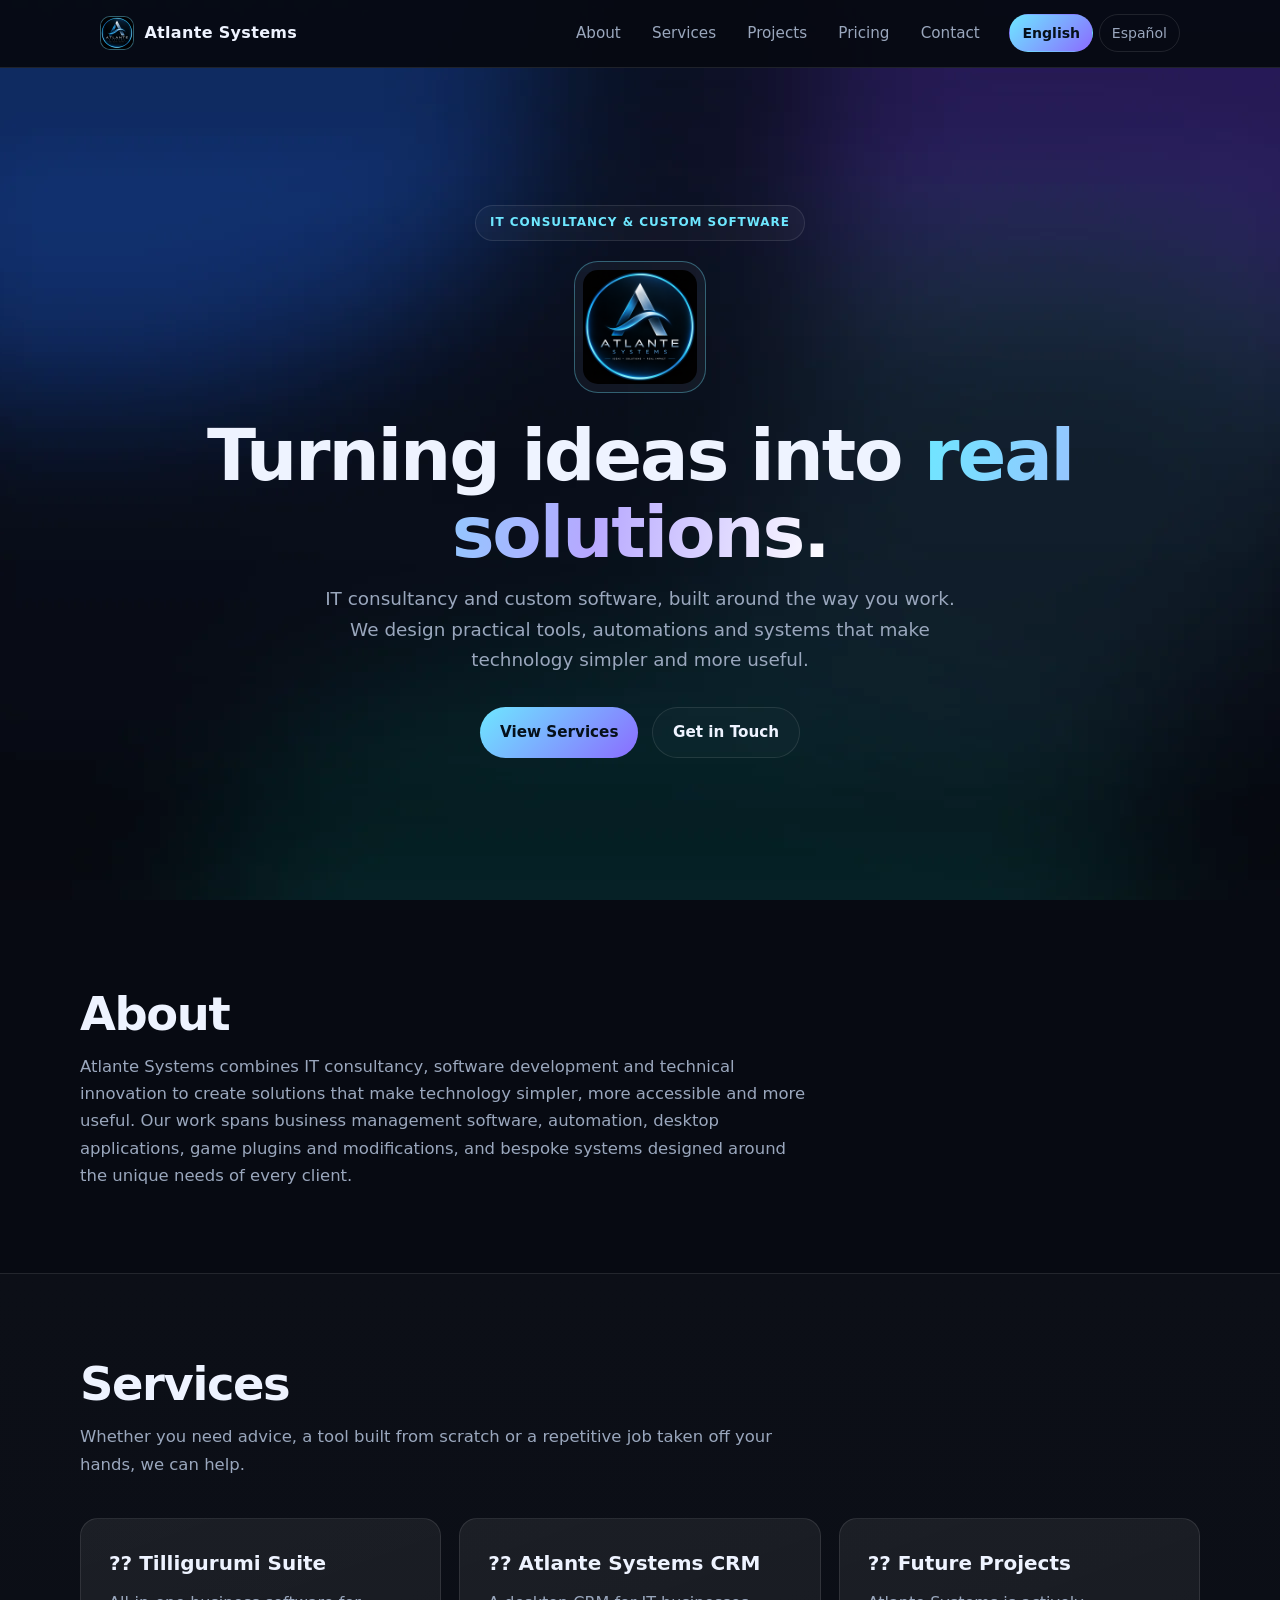
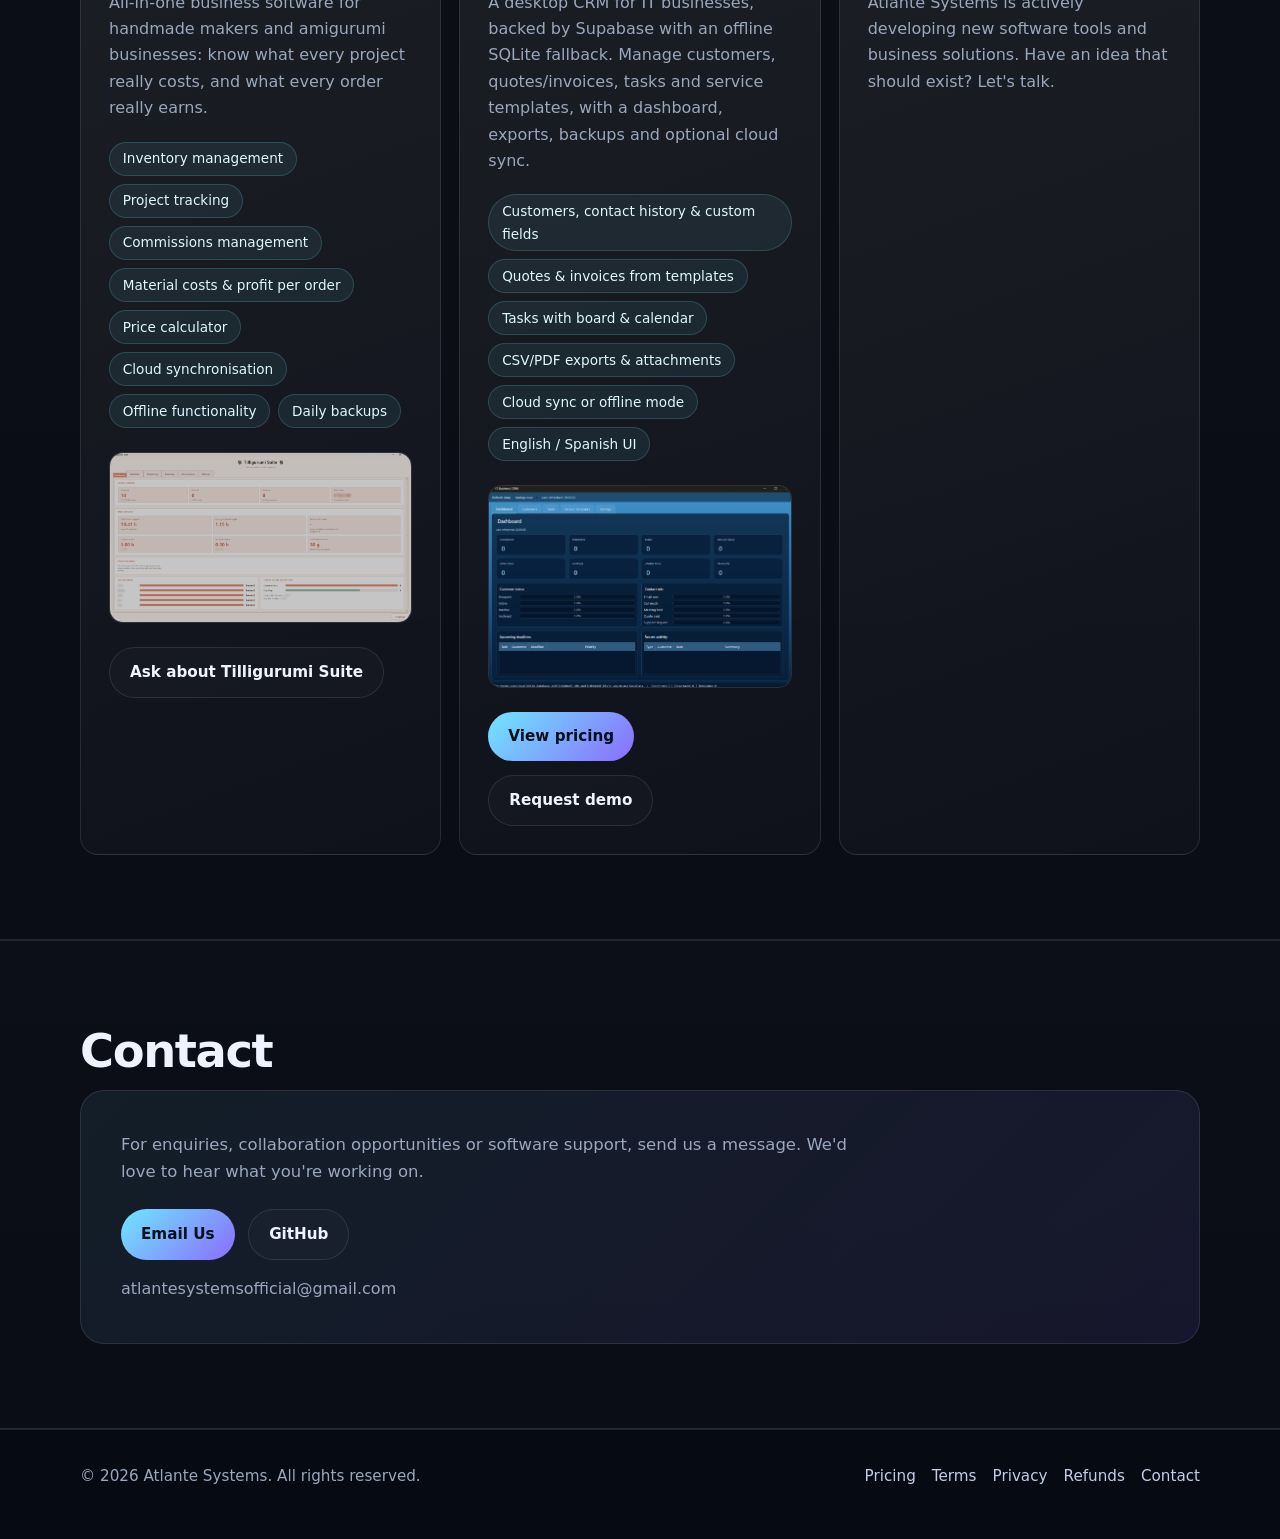
==== commit 5509e4d3: "Revert brightness tweak, fix Projects nav, add static background - Restore darker original lite pale" ====
--- a/index.html
+++ b/index.html
@@ -99,7 +99,7 @@
         we can help.
       </p>
 
-      <div class="cards">
+      <div class="cards" id="projects">
                         <article class="card">
           <h3>?? Tilligurumi Suite</h3>
           <p>
--- a/styles.css
+++ b/styles.css
@@ -23,11 +23,12 @@
 body{
   margin:0;min-height:100vh;color:var(--text);line-height:1.65;
   font-family:Inter,"Segoe UI",system-ui,-apple-system,sans-serif;
-  background:
-    radial-gradient(ellipse 70% 45% at 15% 0%, rgba(29,107,255,.22), transparent 60%),
-    radial-gradient(ellipse 55% 40% at 85% 10%, rgba(123,60,255,.18), transparent 58%),
-    radial-gradient(ellipse 50% 35% at 50% 100%, rgba(0,213,192,.08), transparent 60%),
-    var(--bg);
+  background-color:var(--bg);
+  background-image:url("bg.webp");
+  background-size:cover;
+  background-position:center top;
+  background-repeat:no-repeat;
+  background-attachment:fixed;
 }
 img{display:block;max-width:100%;height:auto}
 h1,h2,h3,p,ul,figure{margin:0}
@@ -48,10 +49,10 @@
 .brand:hover{color:var(--text)}
 .brand img{width:34px;height:34px;border:1px solid rgba(110,231,255,.35);border-radius:10px;background:rgba(255,255,255,.04);object-fit:cover}
 .nav-links{display:flex;flex-wrap:wrap;gap:.25rem;margin-left:auto}
-.nav-links a{display:block;padding:.5rem .85rem;border-radius:8px;color:var(--muted);font-size:.95rem;text-decoration:none}
+.nav-links a{display:block;padding:.5rem .85rem;border-radius:8px;color:var(--muted);font-size:.95rem;text-decoration:none;transition:color .2s ease,background .2s ease}
 .nav-links a:hover{background:rgba(255,255,255,.06);color:#fff}
 .lang-switch{display:flex;gap:.35rem}
-.lang-switch a{padding:.4rem .75rem;border:1px solid var(--line);border-radius:999px;color:var(--muted);font-size:.88rem;text-decoration:none}
+.lang-switch a{padding:.4rem .75rem;border:1px solid var(--line);border-radius:999px;color:var(--muted);font-size:.88rem;text-decoration:none;transition:color .2s ease,border-color .2s ease,background .2s ease}
 .lang-switch a:hover{background:rgba(255,255,255,.08);color:#fff;border-color:rgba(110,231,255,.35)}
 .lang-switch a[aria-current="page"]{background:linear-gradient(135deg,var(--cyan),var(--violet));border-color:transparent;color:#06101a;font-weight:700}
 @media (max-width:760px){html{scroll-padding-top:7rem}.nav-links{order:3;width:100%;margin-left:0;justify-content:center}.lang-switch{margin-left:auto}}
@@ -67,10 +68,10 @@
 .hero-buttons,.contact-actions,.card-actions{display:flex;flex-wrap:wrap;justify-content:center;gap:.85rem}
 
 /* Buttons */
-.btn{display:inline-flex;align-items:center;justify-content:center;min-height:46px;padding:12px 20px;border-radius:999px;border:1px solid var(--line);background:rgba(255,255,255,.03);color:var(--text);font-size:.95rem;font-weight:600;text-decoration:none;cursor:pointer}
-.btn:hover{border-color:rgba(110,231,255,.45);color:#fff}
+.btn{display:inline-flex;align-items:center;justify-content:center;min-height:46px;padding:12px 20px;border-radius:999px;border:1px solid var(--line);background:rgba(255,255,255,.03);color:var(--text);font-size:.95rem;font-weight:600;text-decoration:none;cursor:pointer;transition:transform .2s ease,border-color .2s ease,background .2s ease,color .2s ease}
+.btn:hover{border-color:rgba(110,231,255,.45);color:#fff;transform:translateY(-2px)}
 .btn-primary,.btn.primary{border:0;background:linear-gradient(135deg,var(--cyan),var(--violet));color:#06101a}
-.btn-primary:hover,.btn.primary:hover{color:#06101a;filter:saturate(1.03)}
+.btn-primary:hover,.btn.primary:hover{color:#06101a;filter:saturate(1.05)}
 .btn-secondary,.btn.secondary{background:rgba(255,255,255,.02);color:var(--text)}
 
 /* Sections */
@@ -83,15 +84,16 @@
 /* Cards */
 .cards,.projects,.pricing-grid{display:grid;grid-template-columns:repeat(auto-fit,minmax(250px,1fr));gap:18px}
 .projects{grid-template-columns:repeat(auto-fit,minmax(320px,1fr))}
-.card,.pricing-card{padding:28px;border:1px solid var(--line);border-radius:var(--radius);background:linear-gradient(160deg,rgba(255,255,255,.055),rgba(255,255,255,.02))}
-.card:hover,.card:focus-within,.pricing-card:hover,.pricing-card:focus-within{border-color:rgba(110,231,255,.35)}
+.card,.pricing-card{padding:28px;border:1px solid var(--line);border-radius:var(--radius);background:linear-gradient(160deg,rgba(255,255,255,.065),rgba(255,255,255,.025));transition:transform .22s ease,border-color .22s ease,background .22s ease}
+.card:hover,.card:focus-within,.pricing-card:hover,.pricing-card:focus-within{border-color:rgba(110,231,255,.4);background:linear-gradient(160deg,rgba(255,255,255,.085),rgba(255,255,255,.035));transform:translateY(-3px)}
 .card h3,.pricing-card h3{margin:0 0 10px;font-size:1.25rem;color:var(--text)}
 .card p,.pricing-card p,.prose p,.prose li{color:var(--muted)}
 .card-actions{margin-top:1.5rem;justify-content:flex-start}
 .chips{display:flex;flex-wrap:wrap;gap:.5rem;margin-top:1.25rem}
 .chips li{padding:.3rem .8rem;background:rgba(110,231,255,.08);border:1px solid rgba(110,231,255,.18);border-radius:999px;color:#dff7ff;font-size:.85rem}
 .shot{margin-top:1.5rem;overflow:hidden;border:1px solid var(--line);border-radius:14px;background:rgba(255,255,255,.02)}
-.shot img{width:100%;height:auto}
+.shot img{width:100%;height:auto;transition:transform .35s ease}
+.shot:hover img,.shot:focus-within img{transform:scale(1.02)}
 
 /* Contact */
 .contact-card{padding:40px;border-radius:24px;border:1px solid var(--line);background:linear-gradient(135deg,rgba(110,231,255,.08),rgba(139,108,255,.10))}
@@ -126,3 +128,11 @@
   .hero{padding-top:64px;min-height:auto}
   .contact-card{padding:34px 22px}
 }
+@media (hover: none), (pointer: coarse){
+  body{background-attachment:scroll}
+}
+
+@media (prefers-reduced-motion: reduce){
+  *,*::before,*::after{transition:none !important;scroll-behavior:auto !important}
+  .card:hover,.card:focus-within,.pricing-card:hover,.pricing-card:focus-within,.btn:hover,.shot:hover img,.shot:focus-within img{transform:none !important}
+}
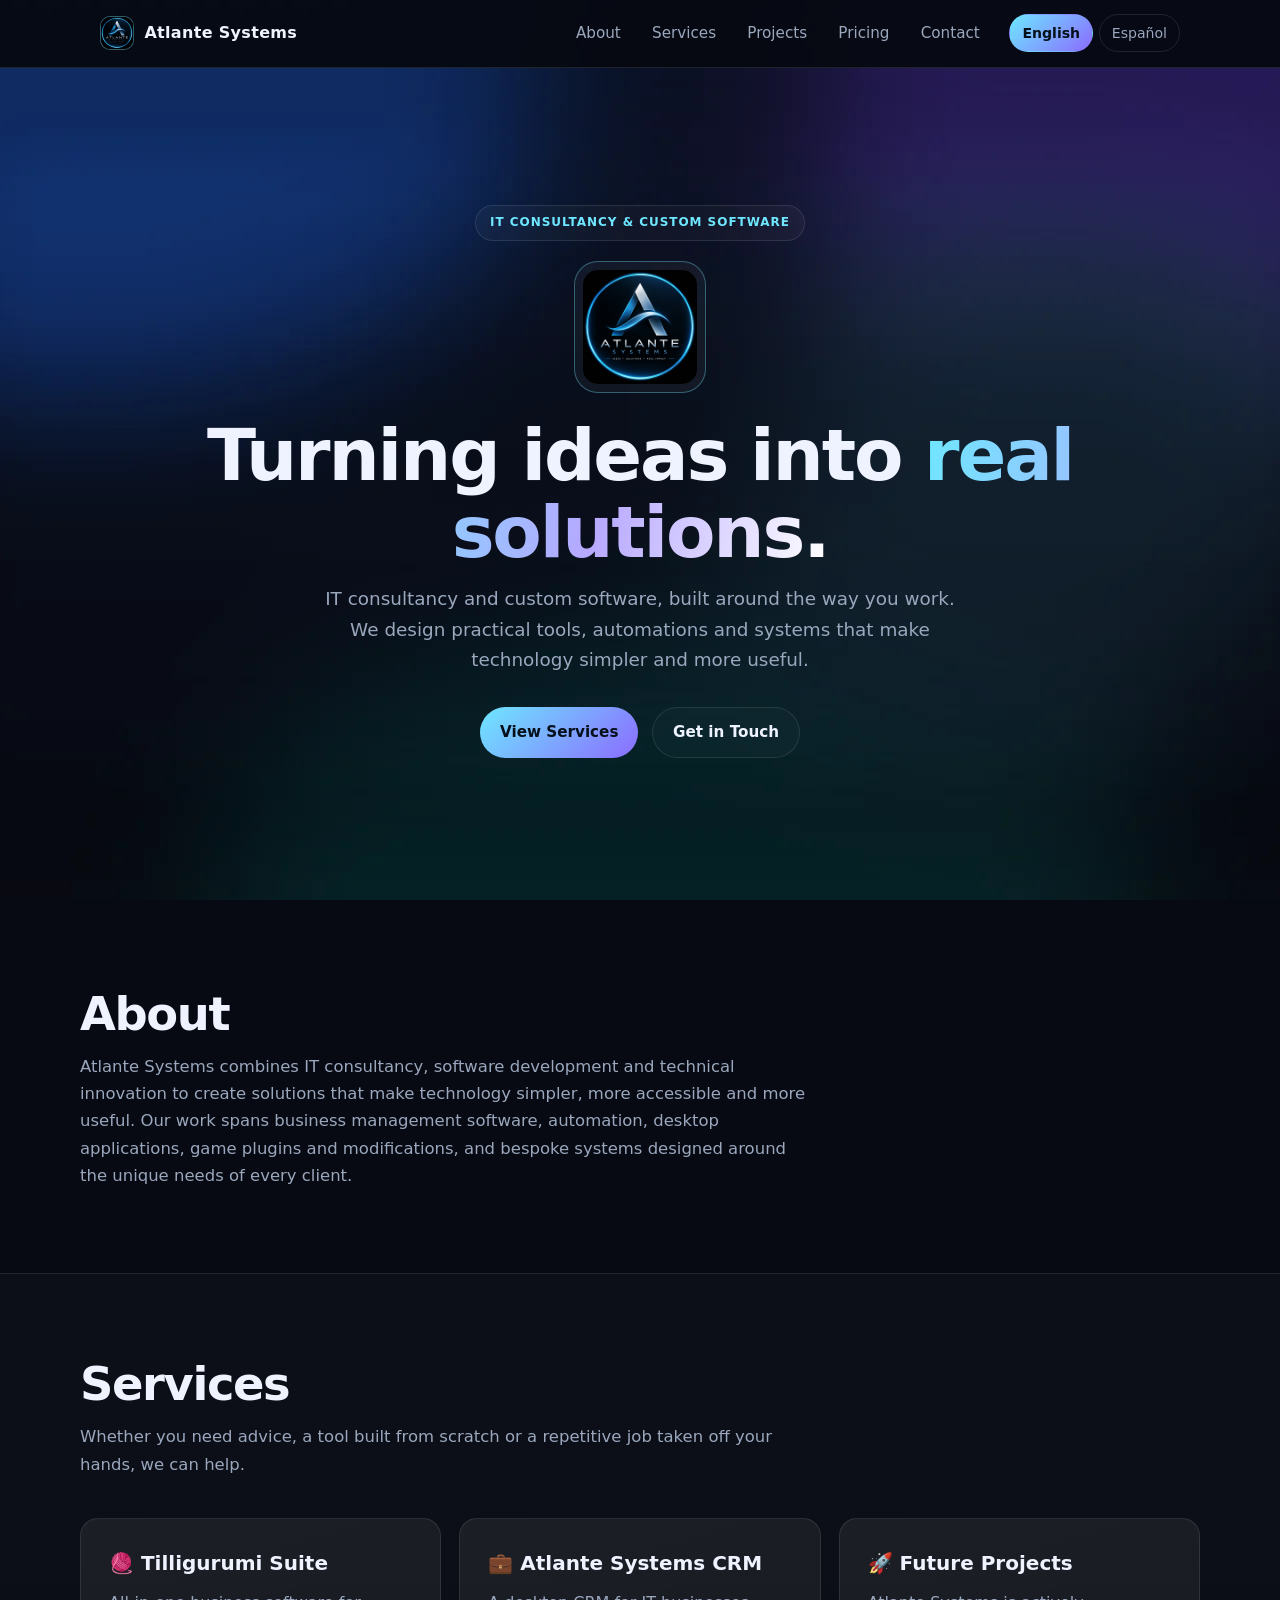
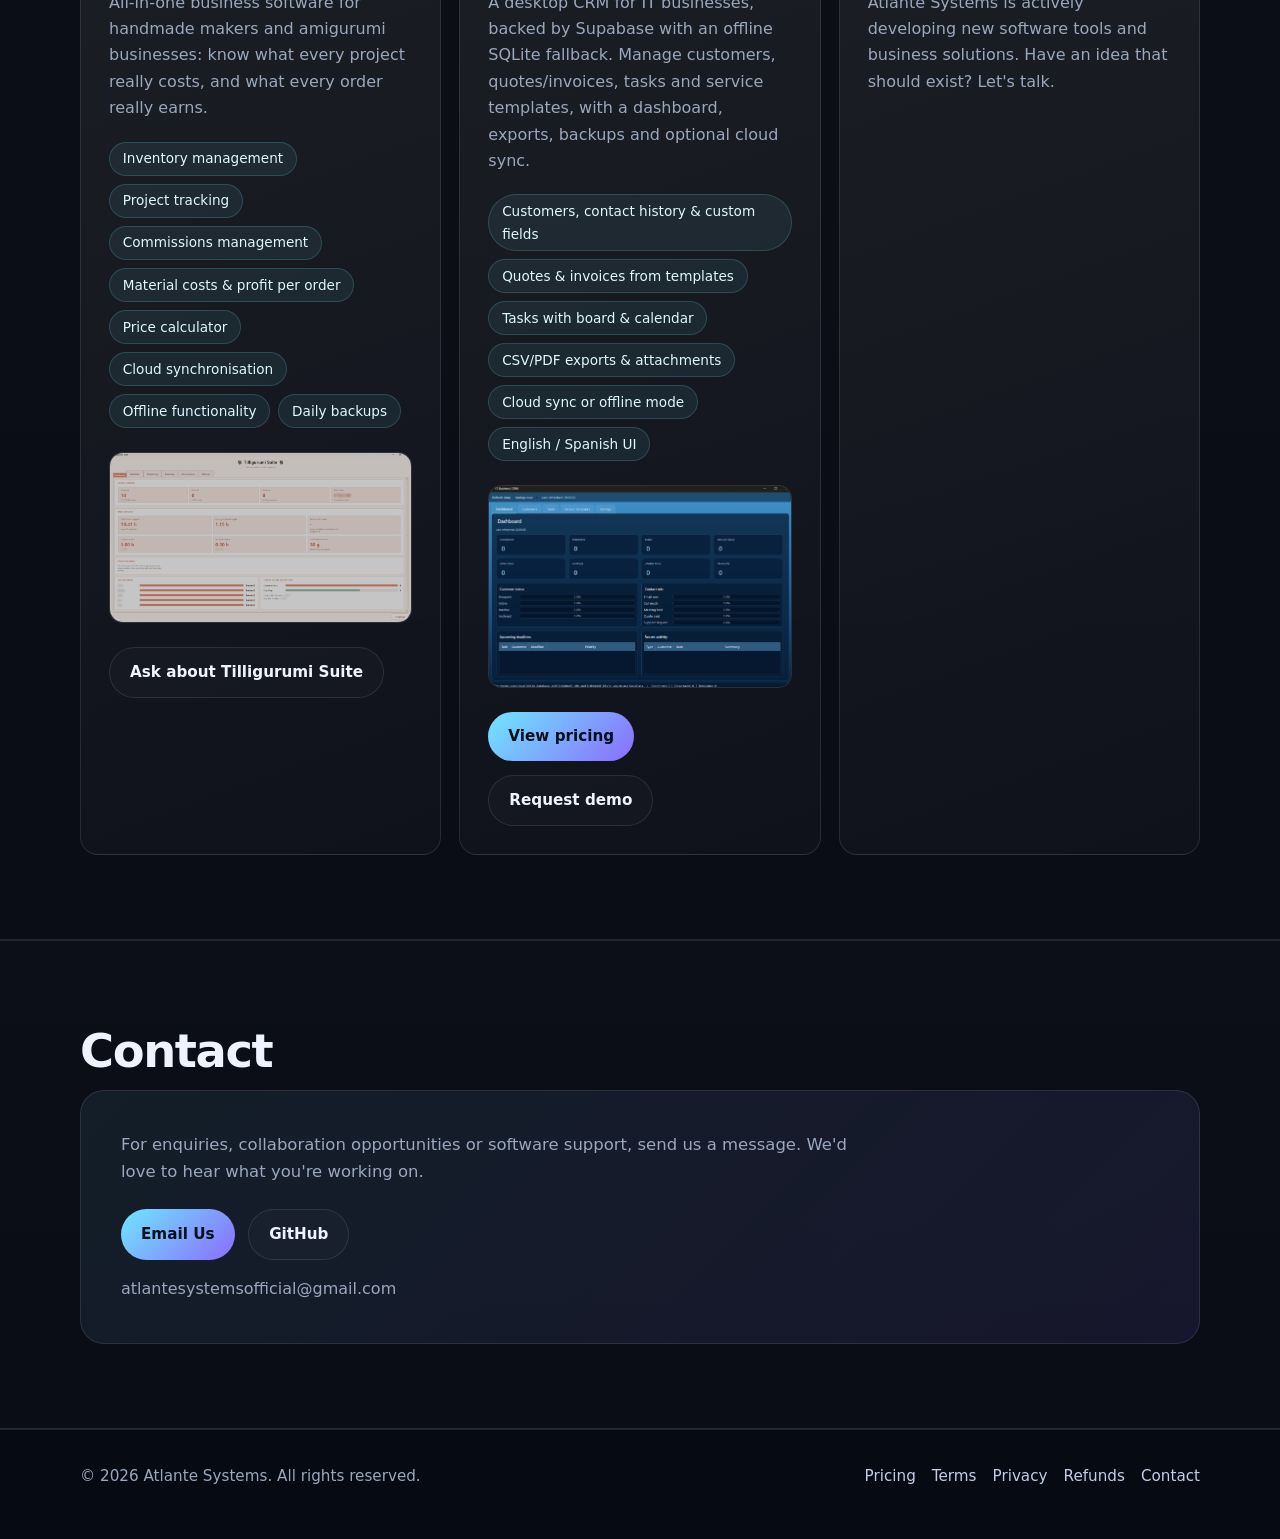
==== commit acc35345: "Fix project card heading emojis" ====
--- a/index.html
+++ b/index.html
@@ -59,7 +59,7 @@
     </ul>
 
     <div class="lang-switch" role="group" aria-label="Language">
-      <a href="index.html" hreflang="en" lang="en" aria-current="page">English</a>
+      <a href="./" hreflang="en" lang="en" aria-current="page">English</a>
       <a href="index-es.html" hreflang="es" lang="es">Español</a>
     </div>
   </nav>
@@ -101,7 +101,7 @@
 
       <div class="cards" id="projects">
                         <article class="card">
-          <h3>?? Tilligurumi Suite</h3>
+          <h3>🧶 Tilligurumi Suite</h3>
           <p>
             All-in-one business software for handmade makers and amigurumi businesses:
             know what every project really costs, and what every order really earns.
@@ -128,7 +128,7 @@
         </article>
 
 <article class="card">
-          <h3>?? Atlante Systems CRM</h3>
+          <h3>💼 Atlante Systems CRM</h3>
           <p>
             A desktop CRM for IT businesses, backed by Supabase with an offline SQLite fallback.
             Manage customers, quotes/invoices, tasks and service templates, with a dashboard,
@@ -155,7 +155,7 @@
         </article>
 
         <article class="card">
-          <h3>?? Future Projects</h3>
+          <h3>🚀 Future Projects</h3>
           <p>
             Atlante Systems is actively developing new software tools and business solutions.
             Have an idea that should exist? Let's talk.
